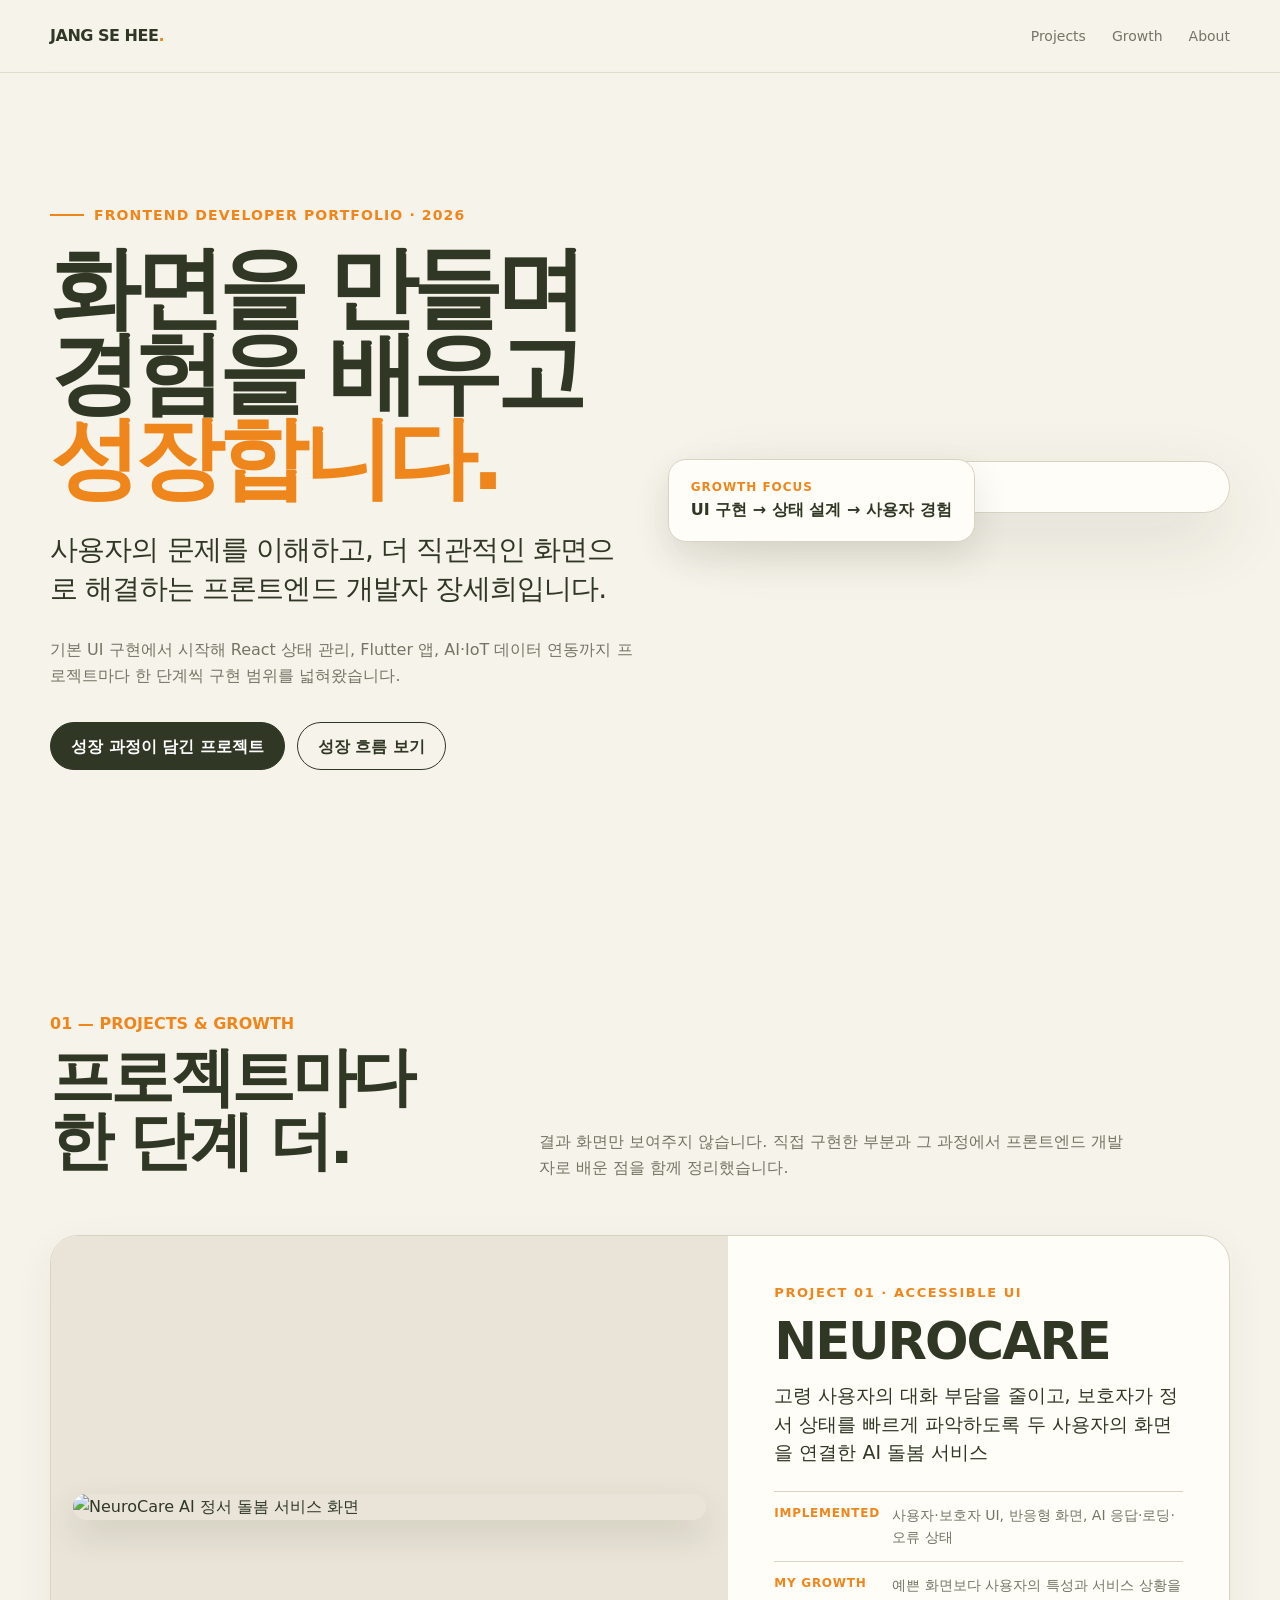
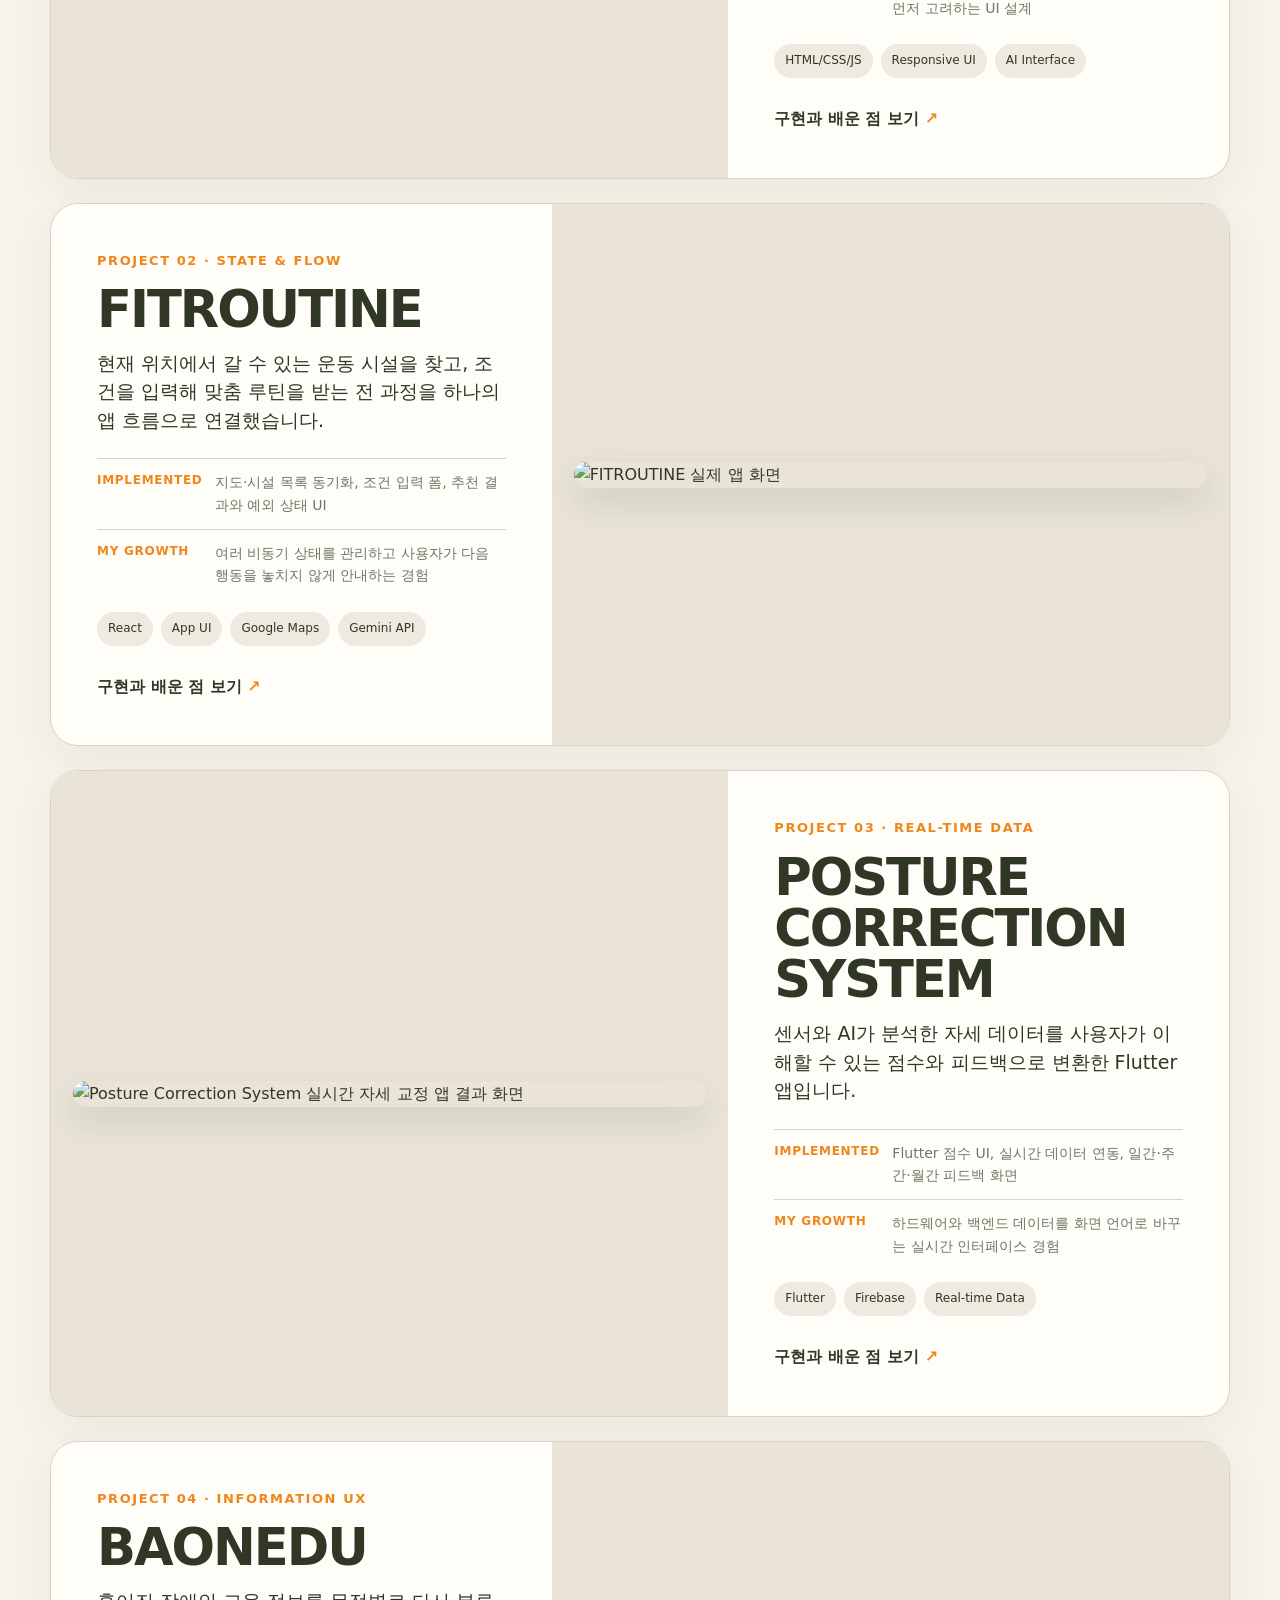
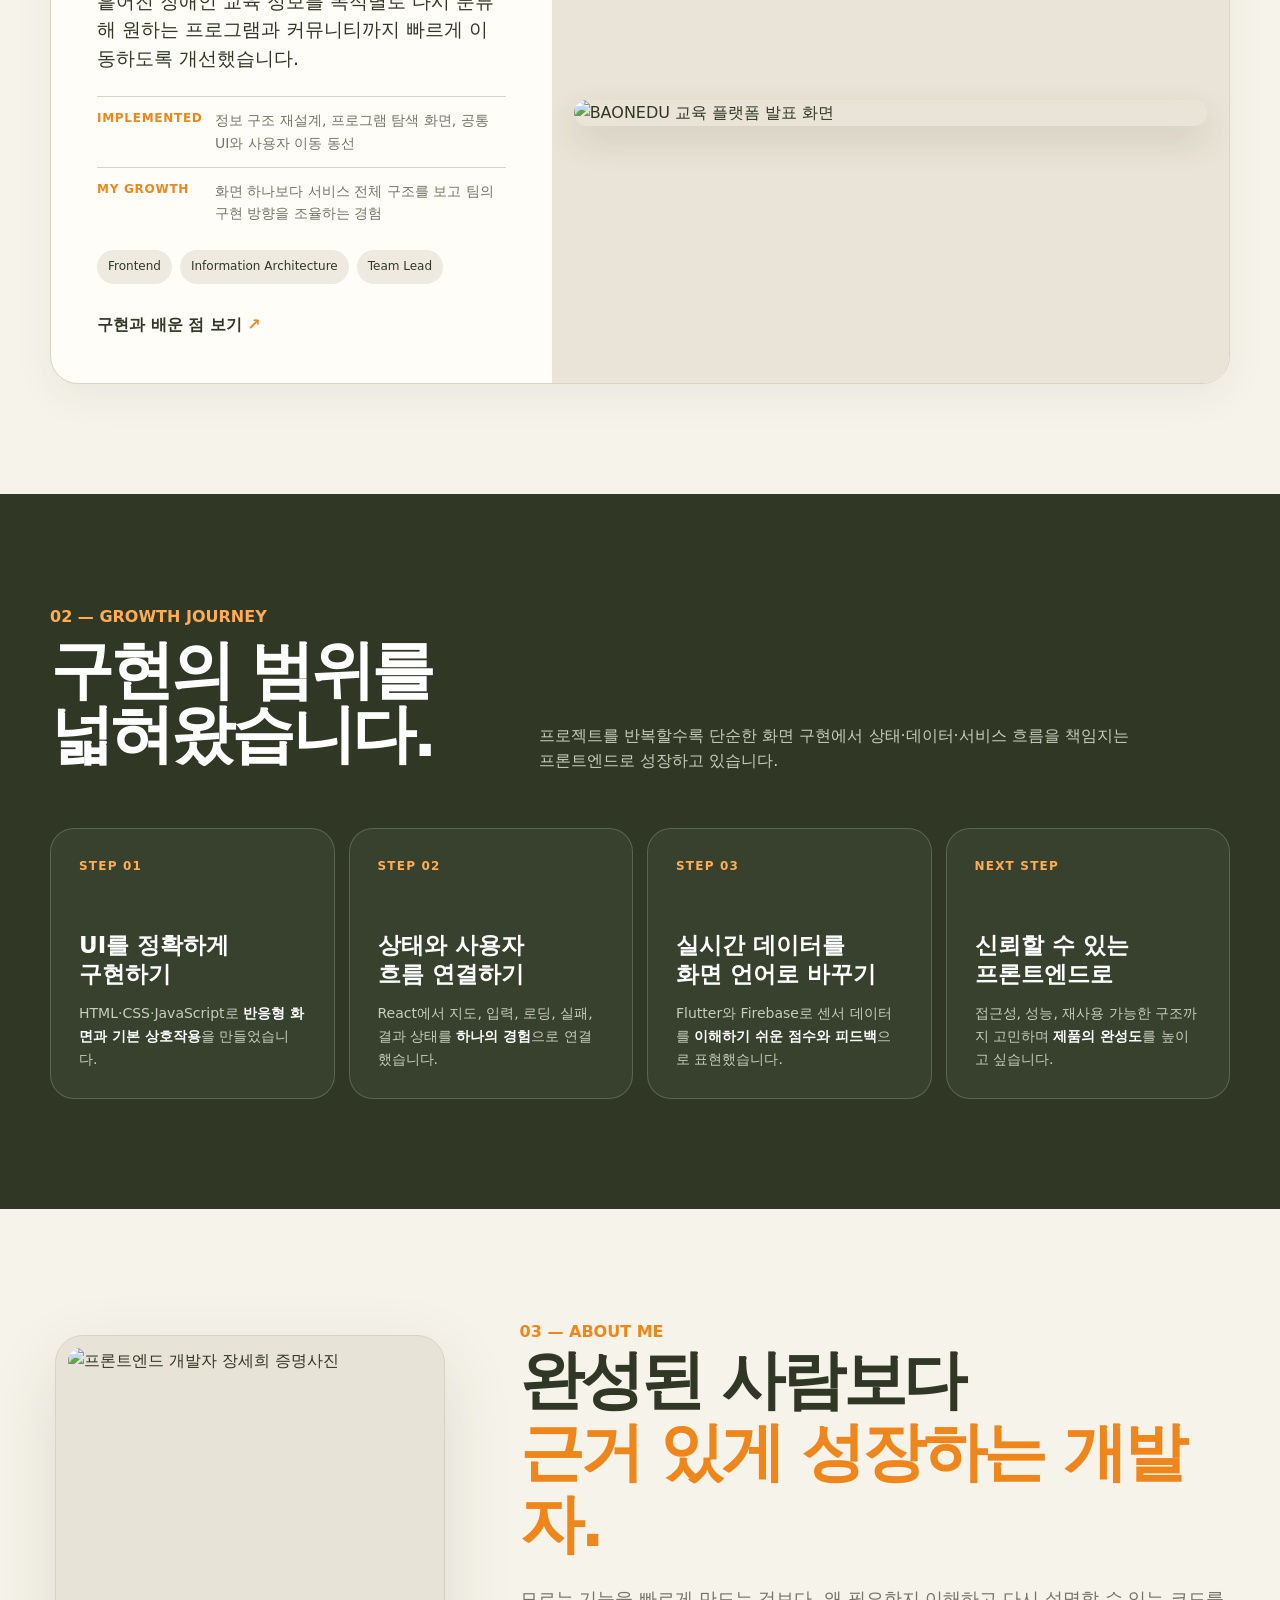
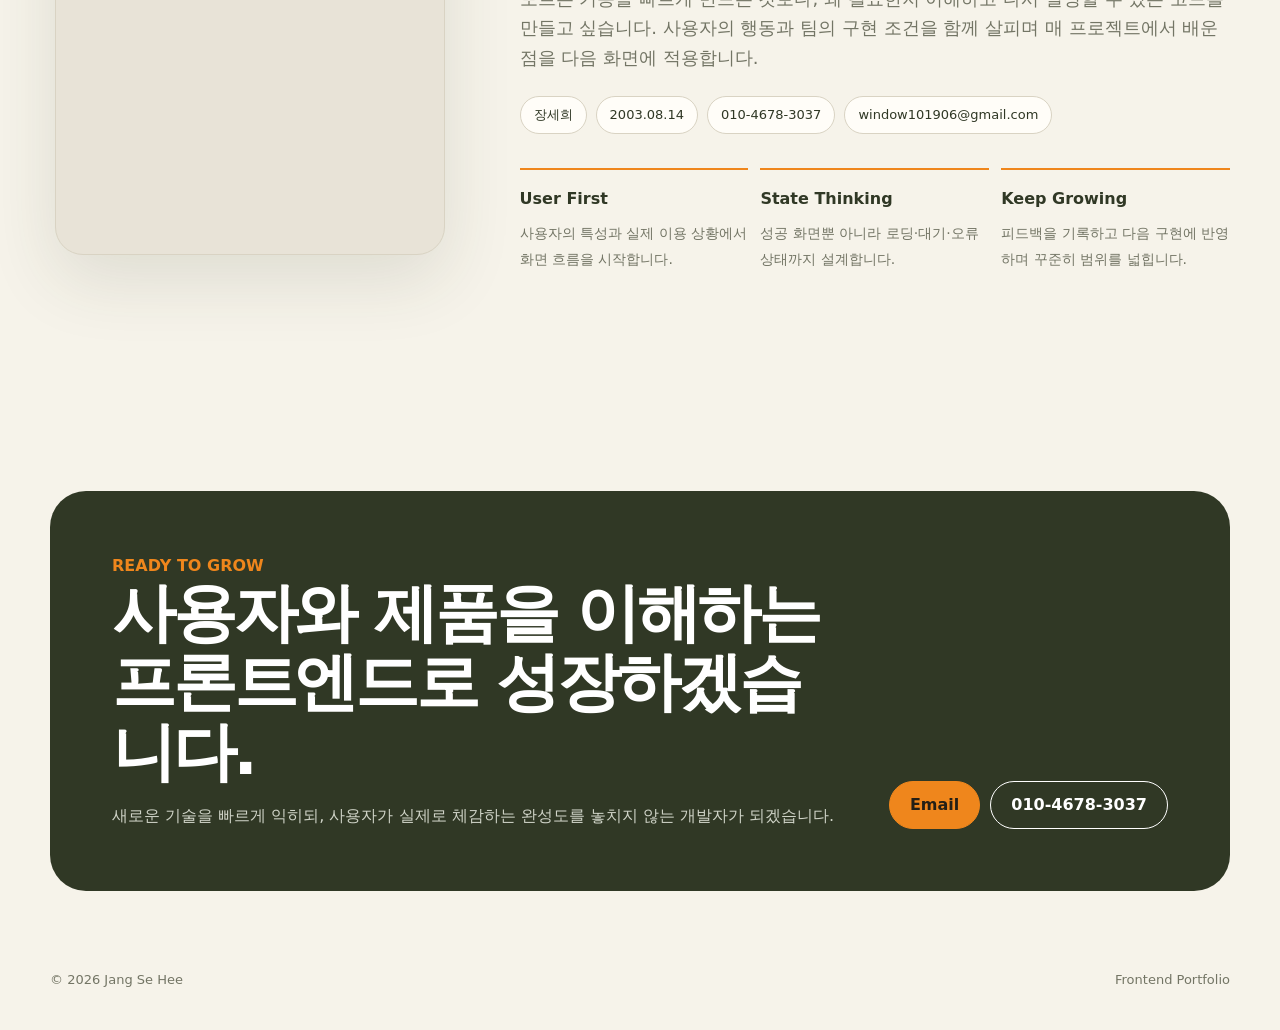
==== index.html @ 1111338a "Add complete portfolio pages" ====
<!doctype html>
<html lang="ko">
<head>
  <meta charset="utf-8" />
  <meta name="viewport" content="width=device-width, initial-scale=1" />
  <meta name="description" content="프로젝트마다 구현 범위를 넓히며 사용자 경험을 배우고 성장하는 프론트엔드 개발자 장세희의 포트폴리오" />
  <title>장세희 — Frontend Developer</title>
  <style>
    :root{--bg:#f6f3ea;--paper:#fffdf8;--ink:#303825;--muted:#737565;--line:#d9d3c3;--orange:#ef861c;--orange-soft:#fff0dd;--violet:#6447cb;--shadow:0 24px 70px rgba(48,56,37,.12);--radius:28px}
    *{box-sizing:border-box}html{scroll-behavior:smooth}body{margin:0;background:var(--bg);color:var(--ink);font-family:Pretendard,"Noto Sans KR",system-ui,-apple-system,sans-serif;line-height:1.62}a{color:inherit}.wrap{width:min(1180px,calc(100% - 40px));margin:auto}
    .nav{position:sticky;top:0;z-index:20;background:rgba(246,243,234,.86);backdrop-filter:blur(18px);border-bottom:1px solid rgba(217,211,195,.75)}.nav-inner{height:72px;display:flex;align-items:center;justify-content:space-between}.brand{font-weight:850;letter-spacing:-.03em;text-decoration:none}.brand i{color:var(--orange);font-style:normal}.links{display:flex;gap:26px}.links a{text-decoration:none;font-size:14px;color:var(--muted)}.links a:hover{color:var(--ink)}
    .hero{min-height:calc(100vh - 72px);display:grid;grid-template-columns:1.05fr .95fr;align-items:center;gap:70px;padding:76px 0}.eyebrow{display:flex;align-items:center;gap:10px;color:var(--orange);font-weight:800;font-size:14px;letter-spacing:.08em;text-transform:uppercase}.eyebrow:before{content:"";width:34px;height:2px;background:currentColor}.hero h1{font-size:clamp(54px,7vw,96px);line-height:.95;letter-spacing:-.065em;margin:20px 0 28px}.hero h1 span{display:block;color:var(--orange)}.lead{font-size:clamp(20px,2.2vw,30px);line-height:1.4;letter-spacing:-.03em;max-width:670px}.sublead{color:var(--muted);max-width:600px;margin:18px 0 34px}.actions{display:flex;gap:12px;flex-wrap:wrap}.btn{display:inline-flex;align-items:center;justify-content:center;min-height:48px;padding:0 20px;border-radius:999px;text-decoration:none;font-weight:750;border:1px solid var(--ink);transition:.2s}.btn.primary{background:var(--ink);color:#fff}.btn:hover{transform:translateY(-2px);box-shadow:0 8px 20px rgba(48,56,37,.14)}
    .hero-visual{position:relative;background:var(--paper);padding:12px;border:1px solid var(--line);border-radius:28px;box-shadow:var(--shadow)}.hero-visual img{width:100%;display:block;border-radius:18px}.float-note{position:absolute;left:-36px;bottom:-30px;background:var(--paper);border:1px solid var(--line);border-radius:18px;padding:18px 22px;box-shadow:0 15px 35px rgba(48,56,37,.12);font-weight:750}.float-note span{display:block;color:var(--orange);font-size:12px;text-transform:uppercase;letter-spacing:.08em}
    section{padding:110px 0}.section-head{display:grid;grid-template-columns:.65fr 1fr;gap:40px;align-items:end;margin-bottom:54px}.kicker{color:var(--orange);font-weight:850}.section-head h2{font-size:clamp(40px,5vw,68px);line-height:1;letter-spacing:-.055em;margin:8px 0}.section-head p{color:var(--muted);max-width:590px;margin:0}
    .projects{display:grid;gap:24px}.project{background:var(--paper);border:1px solid var(--line);border-radius:var(--radius);overflow:hidden;display:grid;grid-template-columns:1.15fr .85fr;min-height:480px;box-shadow:0 12px 40px rgba(48,56,37,.06)}.project-media{position:relative;overflow:hidden;background:#e9e4d7;padding:22px;display:flex;align-items:center}.project-media img{width:100%;height:auto;max-height:440px;object-fit:contain;border-radius:14px;box-shadow:0 14px 34px rgba(48,56,37,.14);transition:transform .6s}.project:hover .project-media img{transform:scale(1.012)}.project-copy{padding:46px;display:flex;flex-direction:column;justify-content:center}.num{font-size:13px;color:var(--orange);font-weight:900;letter-spacing:.12em}.project h3{font-size:clamp(32px,4vw,52px);line-height:1;margin:13px 0 14px;letter-spacing:-.04em}.project .one-line{font-size:19px;line-height:1.5;margin:0 0 24px}.facts{display:grid;gap:12px;margin:0 0 25px}.fact{display:grid;grid-template-columns:108px 1fr;gap:10px;padding-top:12px;border-top:1px solid var(--line)}.fact b{font-size:12px;color:var(--orange);letter-spacing:.06em}.fact span{font-size:14px;color:var(--muted)}.tags{display:flex;flex-wrap:wrap;gap:8px}.tag{font-size:12px;padding:7px 11px;border-radius:999px;background:#eeeadf}.more{margin-top:28px;background:none;border:0;padding:0;text-align:left;color:var(--ink);font:inherit;font-weight:850;cursor:pointer}.more:after{content:" ↗";color:var(--orange)}
    .project.alt{grid-template-columns:.85fr 1.15fr}.project.alt .project-media{order:2}.more{text-decoration:none;display:inline-block}.growth{background:var(--ink);color:#fff}.growth .section-head p{color:#c8ccbe}.growth .kicker{color:#ffad53}.growth-steps{display:grid;grid-template-columns:repeat(4,1fr);gap:14px}.growth-step{min-height:260px;padding:28px;border:1px solid rgba(255,255,255,.18);border-radius:24px;background:rgba(255,255,255,.045)}.growth-step i{display:block;color:#ffad53;font-style:normal;font-size:12px;font-weight:900;letter-spacing:.1em}.growth-step h3{margin:54px 0 14px;font-size:23px;line-height:1.25}.growth-step p{margin:0;color:#c8ccbe;font-size:14px}.growth-step strong{color:#fff}.about-grid{display:grid;grid-template-columns:minmax(260px,.72fr) minmax(0,1.28fr);gap:70px;align-items:center}.portrait{width:min(100%,390px);justify-self:center;border-radius:var(--radius);overflow:hidden;aspect-ratio:3/4;background:#e8e3d7;padding:12px;border:1px solid var(--line);box-shadow:var(--shadow)}.portrait img{width:100%;height:100%;object-fit:cover;object-position:center top;border-radius:18px}.about h2{font-size:clamp(40px,5vw,66px);line-height:1.12;letter-spacing:-.05em;margin:0 0 24px}.about h2 em{font-style:normal;color:var(--orange)}.about p{color:var(--muted);font-size:18px}.profile-info{display:flex;flex-wrap:wrap;gap:9px;margin:24px 0 0}.profile-info a,.profile-info span{display:inline-flex;align-items:center;min-height:38px;padding:0 13px;border:1px solid var(--line);border-radius:999px;background:var(--paper);color:var(--ink);font-size:13px;text-decoration:none}.profile-info a:hover{border-color:var(--orange);color:var(--orange)}.strengths{display:grid;grid-template-columns:repeat(3,1fr);gap:12px;margin-top:34px}.strength{border-top:2px solid var(--orange);padding-top:16px}.strength b{display:block;margin-bottom:8px}.strength span{font-size:14px;color:var(--muted)}
    .contact{padding-bottom:50px}.contact-box{background:var(--ink);color:#fff;border-radius:36px;padding:62px;display:grid;grid-template-columns:1fr auto;gap:40px;align-items:end}.contact h2{font-size:clamp(38px,5vw,66px);line-height:1.08;letter-spacing:-.05em;margin:0}.contact p{color:#cfd3c7;margin:16px 0 0}.contact-links{display:flex;gap:10px;flex-wrap:wrap;justify-content:flex-end}.contact .btn{border-color:#fff;color:#fff}.contact .btn.primary{background:var(--orange);border-color:var(--orange);color:#241f16}footer{padding:28px 0 40px;color:var(--muted);font-size:13px;display:flex;justify-content:space-between}
    dialog{width:min(1040px,calc(100% - 32px));max-height:90vh;border:0;padding:0;border-radius:24px;background:var(--paper);color:var(--ink);box-shadow:0 40px 100px rgba(0,0,0,.3)}dialog::backdrop{background:rgba(31,35,26,.72);backdrop-filter:blur(5px)}.modal-head{position:sticky;top:0;background:rgba(255,253,248,.94);backdrop-filter:blur(12px);display:flex;align-items:center;justify-content:space-between;padding:18px 22px;border-bottom:1px solid var(--line);z-index:2}.modal-head strong{font-size:18px}.close{width:40px;height:40px;border-radius:50%;border:1px solid var(--line);background:#fff;font-size:22px;cursor:pointer}.gallery{padding:20px;display:grid;gap:18px}.gallery img{display:block;width:100%;border:1px solid var(--line);border-radius:16px}
    .reveal{opacity:0;transform:translateY(24px);transition:opacity .7s,transform .7s}.reveal.in{opacity:1;transform:none}
    @media(max-width:860px){.links{display:none}.hero{grid-template-columns:1fr;padding:64px 0 100px}.hero-visual{width:92%;margin-left:auto}.section-head,.about-grid{grid-template-columns:1fr}.project,.project.alt{grid-template-columns:1fr}.project-media,.project.alt .project-media{order:0;aspect-ratio:16/9}.project-copy{padding:30px}.growth-steps{grid-template-columns:1fr 1fr}.strengths{grid-template-columns:1fr}.contact-box{grid-template-columns:1fr;padding:38px 28px}.contact-links{justify-content:flex-start}section{padding:82px 0}}
    @media(max-width:560px){.growth-steps{grid-template-columns:1fr}.growth-step{min-height:0}.growth-step h3{margin-top:30px}.fact{grid-template-columns:96px 1fr}}
    @media(prefers-reduced-motion:reduce){html{scroll-behavior:auto}.reveal{opacity:1;transform:none}.project-media img,.btn{transition:none}}
  </style>
</head>
<body>
  <nav class="nav"><div class="wrap nav-inner"><a class="brand" href="#top">JANG SE HEE<i>.</i></a><div class="links"><a href="#work">Projects</a><a href="#growth">Growth</a><a href="#about">About</a></div></div></nav>
  <main id="top">
    <header class="wrap hero">
      <div><div class="eyebrow">Frontend Developer Portfolio · 2026</div><h1>화면을 만들며<br>경험을 배우고<span>성장합니다.</span></h1><p class="lead">사용자의 문제를 이해하고, 더 직관적인 화면으로 해결하는 프론트엔드 개발자 장세희입니다.</p><p class="sublead">기본 UI 구현에서 시작해 React 상태 관리, Flutter 앱, AI·IoT 데이터 연동까지 프로젝트마다 한 단계씩 구현 범위를 넓혀왔습니다.</p><div class="actions"><a class="btn primary" href="#work">성장 과정이 담긴 프로젝트</a><a class="btn" href="#growth">성장 흐름 보기</a></div></div>
      <div class="hero-visual"><img src="assets/portfolio-08.png" alt="NeuroCare 프로젝트 대표 화면"><div class="float-note"><span>Growth Focus</span>UI 구현 → 상태 설계 → 사용자 경험</div></div>
    </header>

    <section id="work"><div class="wrap"><div class="section-head reveal"><div><div class="kicker">01 — PROJECTS & GROWTH</div><h2>프로젝트마다<br>한 단계 더.</h2></div><p>결과 화면만 보여주지 않습니다. 직접 구현한 부분과 그 과정에서 프론트엔드 개발자로 배운 점을 함께 정리했습니다.</p></div>
      <div class="projects">
        <article class="project reveal"><div class="project-media"><img src="assets/portfolio-08.png" alt="NeuroCare AI 정서 돌봄 서비스 화면"></div><div class="project-copy"><span class="num">PROJECT 01 · ACCESSIBLE UI</span><h3>NEUROCARE</h3><p class="one-line">고령 사용자의 대화 부담을 줄이고, 보호자가 정서 상태를 빠르게 파악하도록 두 사용자의 화면을 연결한 AI 돌봄 서비스</p><div class="facts"><div class="fact"><b>IMPLEMENTED</b><span>사용자·보호자 UI, 반응형 화면, AI 응답·로딩·오류 상태</span></div><div class="fact"><b>MY GROWTH</b><span>예쁜 화면보다 사용자의 특성과 서비스 상황을 먼저 고려하는 UI 설계</span></div></div><div class="tags"><span class="tag">HTML/CSS/JS</span><span class="tag">Responsive UI</span><span class="tag">AI Interface</span></div><a class="more" href="neurocare.html">구현과 배운 점 보기</a></div></article>
        <article class="project alt reveal"><div class="project-media"><img src="assets/fitroutine-app-screens.jpg" alt="FITROUTINE 실제 앱 화면"></div><div class="project-copy"><span class="num">PROJECT 02 · STATE & FLOW</span><h3>FITROUTINE</h3><p class="one-line">현재 위치에서 갈 수 있는 운동 시설을 찾고, 조건을 입력해 맞춤 루틴을 받는 전 과정을 하나의 앱 흐름으로 연결했습니다.</p><div class="facts"><div class="fact"><b>IMPLEMENTED</b><span>지도·시설 목록 동기화, 조건 입력 폼, 추천 결과와 예외 상태 UI</span></div><div class="fact"><b>MY GROWTH</b><span>여러 비동기 상태를 관리하고 사용자가 다음 행동을 놓치지 않게 안내하는 경험</span></div></div><div class="tags"><span class="tag">React</span><span class="tag">App UI</span><span class="tag">Google Maps</span><span class="tag">Gemini API</span></div><a class="more" href="fitroutine.html">구현과 배운 점 보기</a></div></article>
        <article class="project reveal"><div class="project-media"><img src="assets/posture-app-screens.png" alt="Posture Correction System 실시간 자세 교정 앱 결과 화면"></div><div class="project-copy"><span class="num">PROJECT 03 · REAL-TIME DATA</span><h3>POSTURE CORRECTION SYSTEM</h3><p class="one-line">센서와 AI가 분석한 자세 데이터를 사용자가 이해할 수 있는 점수와 피드백으로 변환한 Flutter 앱입니다.</p><div class="facts"><div class="fact"><b>IMPLEMENTED</b><span>Flutter 점수 UI, 실시간 데이터 연동, 일간·주간·월간 피드백 화면</span></div><div class="fact"><b>MY GROWTH</b><span>하드웨어와 백엔드 데이터를 화면 언어로 바꾸는 실시간 인터페이스 경험</span></div></div><div class="tags"><span class="tag">Flutter</span><span class="tag">Firebase</span><span class="tag">Real-time Data</span></div><a class="more" href="posture.html">구현과 배운 점 보기</a></div></article>
        <article class="project alt reveal"><div class="project-media"><img src="assets/baonedu-cover.png" alt="BAONEDU 교육 플랫폼 발표 화면"></div><div class="project-copy"><span class="num">PROJECT 04 · INFORMATION UX</span><h3>BAONEDU</h3><p class="one-line">흩어진 장애인 교육 정보를 목적별로 다시 분류해 원하는 프로그램과 커뮤니티까지 빠르게 이동하도록 개선했습니다.</p><div class="facts"><div class="fact"><b>IMPLEMENTED</b><span>정보 구조 재설계, 프로그램 탐색 화면, 공통 UI와 사용자 이동 동선</span></div><div class="fact"><b>MY GROWTH</b><span>화면 하나보다 서비스 전체 구조를 보고 팀의 구현 방향을 조율하는 경험</span></div></div><div class="tags"><span class="tag">Frontend</span><span class="tag">Information Architecture</span><span class="tag">Team Lead</span></div><a class="more" href="baonedu.html">구현과 배운 점 보기</a></div></article>
      </div>
    </div></section>

    <section class="growth" id="growth"><div class="wrap"><div class="section-head reveal"><div><div class="kicker">02 — GROWTH JOURNEY</div><h2>구현의 범위를<br>넓혀왔습니다.</h2></div><p>프로젝트를 반복할수록 단순한 화면 구현에서 상태·데이터·서비스 흐름을 책임지는 프론트엔드로 성장하고 있습니다.</p></div><div class="growth-steps"><article class="growth-step reveal"><i>STEP 01</i><h3>UI를 정확하게<br>구현하기</h3><p>HTML·CSS·JavaScript로 <strong>반응형 화면과 기본 상호작용</strong>을 만들었습니다.</p></article><article class="growth-step reveal"><i>STEP 02</i><h3>상태와 사용자<br>흐름 연결하기</h3><p>React에서 지도, 입력, 로딩, 실패, 결과 상태를 <strong>하나의 경험</strong>으로 연결했습니다.</p></article><article class="growth-step reveal"><i>STEP 03</i><h3>실시간 데이터를<br>화면 언어로 바꾸기</h3><p>Flutter와 Firebase로 센서 데이터를 <strong>이해하기 쉬운 점수와 피드백</strong>으로 표현했습니다.</p></article><article class="growth-step reveal"><i>NEXT STEP</i><h3>신뢰할 수 있는<br>프론트엔드로</h3><p>접근성, 성능, 재사용 가능한 구조까지 고민하며 <strong>제품의 완성도</strong>를 높이고 싶습니다.</p></article></div></div></section>

    <section class="about" id="about"><div class="wrap about-grid"><div class="portrait reveal"><img src="assets/profile-sehee.png" alt="프론트엔드 개발자 장세희 증명사진"></div><div class="reveal"><div class="kicker">03 — ABOUT ME</div><h2>완성된 사람보다<br><em>근거 있게 성장하는 개발자.</em></h2><p>모르는 기능을 빠르게 만드는 것보다, 왜 필요한지 이해하고 다시 설명할 수 있는 코드를 만들고 싶습니다. 사용자의 행동과 팀의 구현 조건을 함께 살피며 매 프로젝트에서 배운 점을 다음 화면에 적용합니다.</p><div class="profile-info"><span>장세희</span><span>2003.08.14</span><a href="tel:01046783037">010-4678-3037</a><a href="mailto:window101906@gmail.com">window101906@gmail.com</a></div><div class="strengths"><div class="strength"><b>User First</b><span>사용자의 특성과 실제 이용 상황에서 화면 흐름을 시작합니다.</span></div><div class="strength"><b>State Thinking</b><span>성공 화면뿐 아니라 로딩·대기·오류 상태까지 설계합니다.</span></div><div class="strength"><b>Keep Growing</b><span>피드백을 기록하고 다음 구현에 반영하며 꾸준히 범위를 넓힙니다.</span></div></div></div></div></section>

    <section class="contact" id="contact"><div class="wrap"><div class="contact-box reveal"><div><div class="kicker">READY TO GROW</div><h2>사용자와 제품을 이해하는<br>프론트엔드로 성장하겠습니다.</h2><p>새로운 기술을 빠르게 익히되, 사용자가 실제로 체감하는 완성도를 놓치지 않는 개발자가 되겠습니다.</p></div><div class="contact-links"><a class="btn primary" href="mailto:window101906@gmail.com">Email</a><a class="btn" href="tel:01046783037">010-4678-3037</a></div></div></div></section>
  </main>
  <footer class="wrap"><span>© 2026 Jang Se Hee</span><span>Frontend Portfolio</span></footer>

  <script>
    const observer=new IntersectionObserver(entries=>entries.forEach(e=>{if(e.isIntersecting){e.target.classList.add('in');observer.unobserve(e.target)}}),{threshold:.12});document.querySelectorAll('.reveal').forEach(el=>observer.observe(el));
  </script>
</body>
</html>
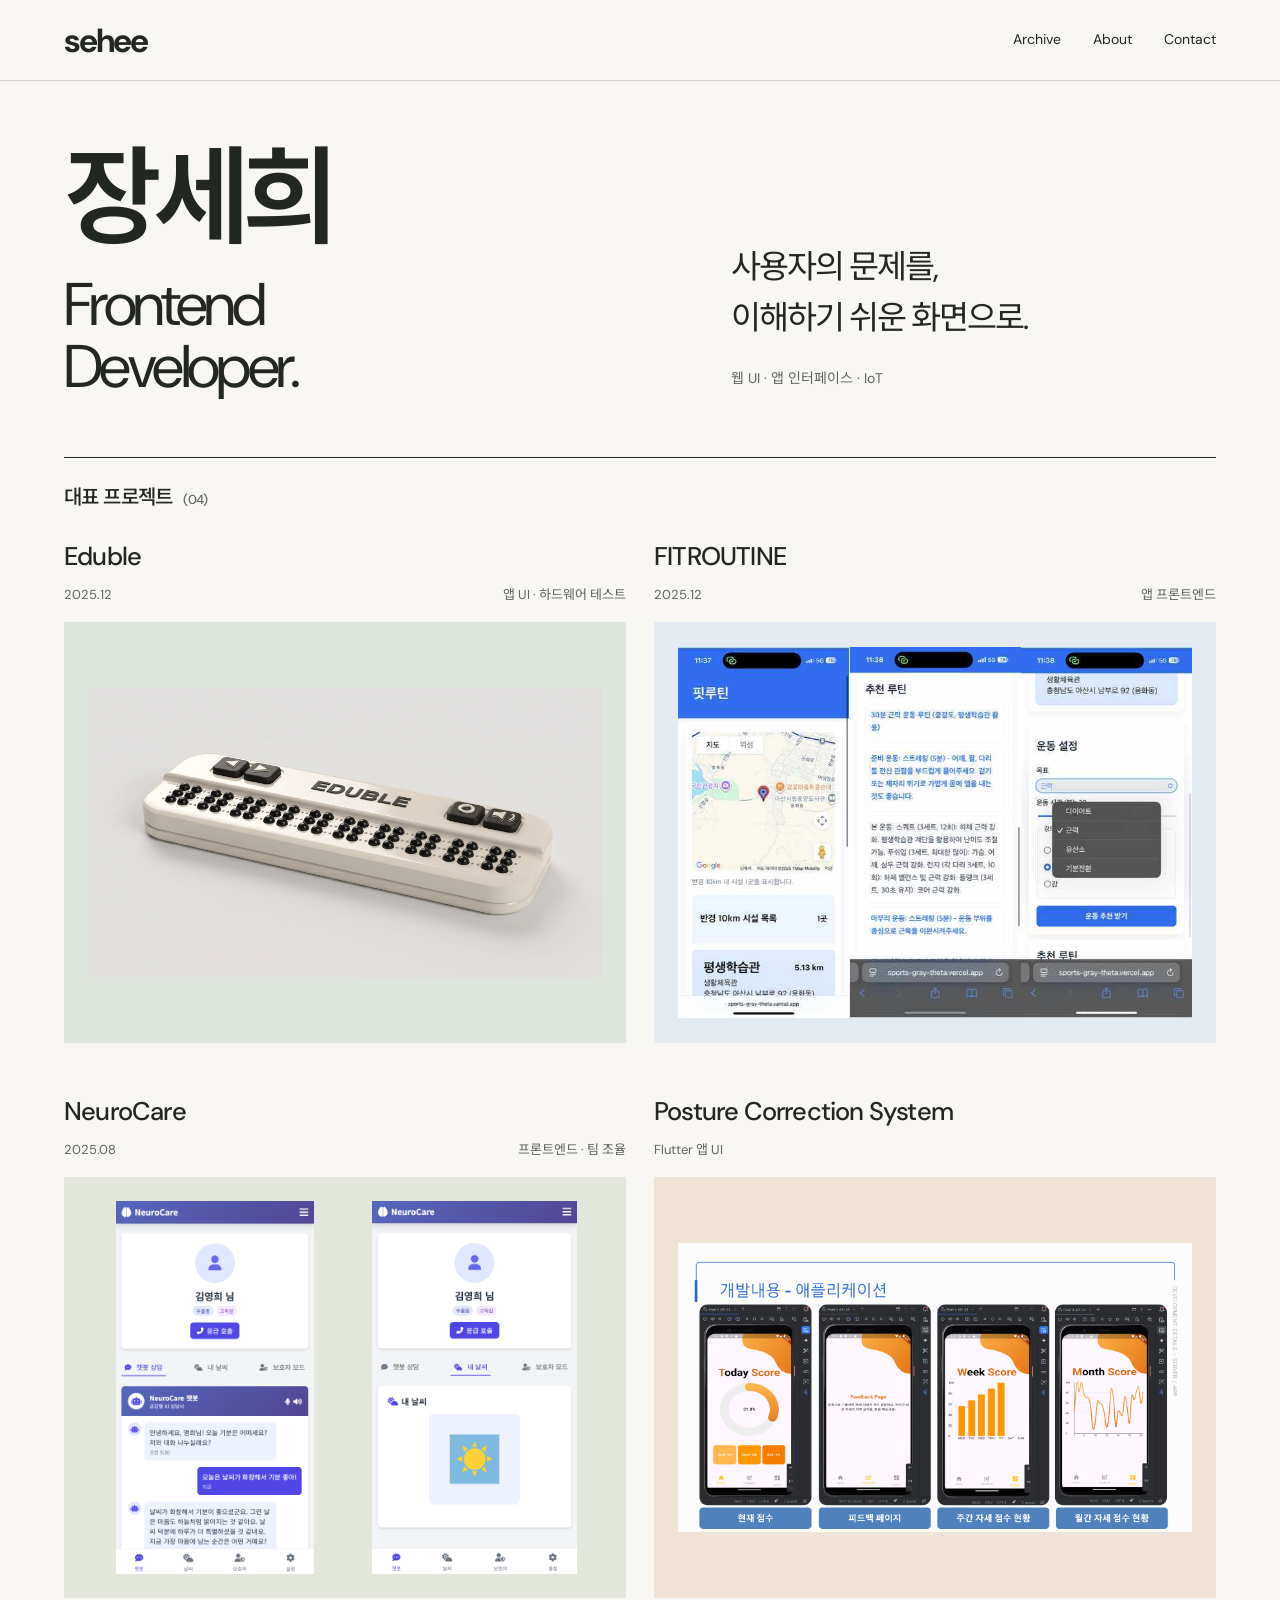
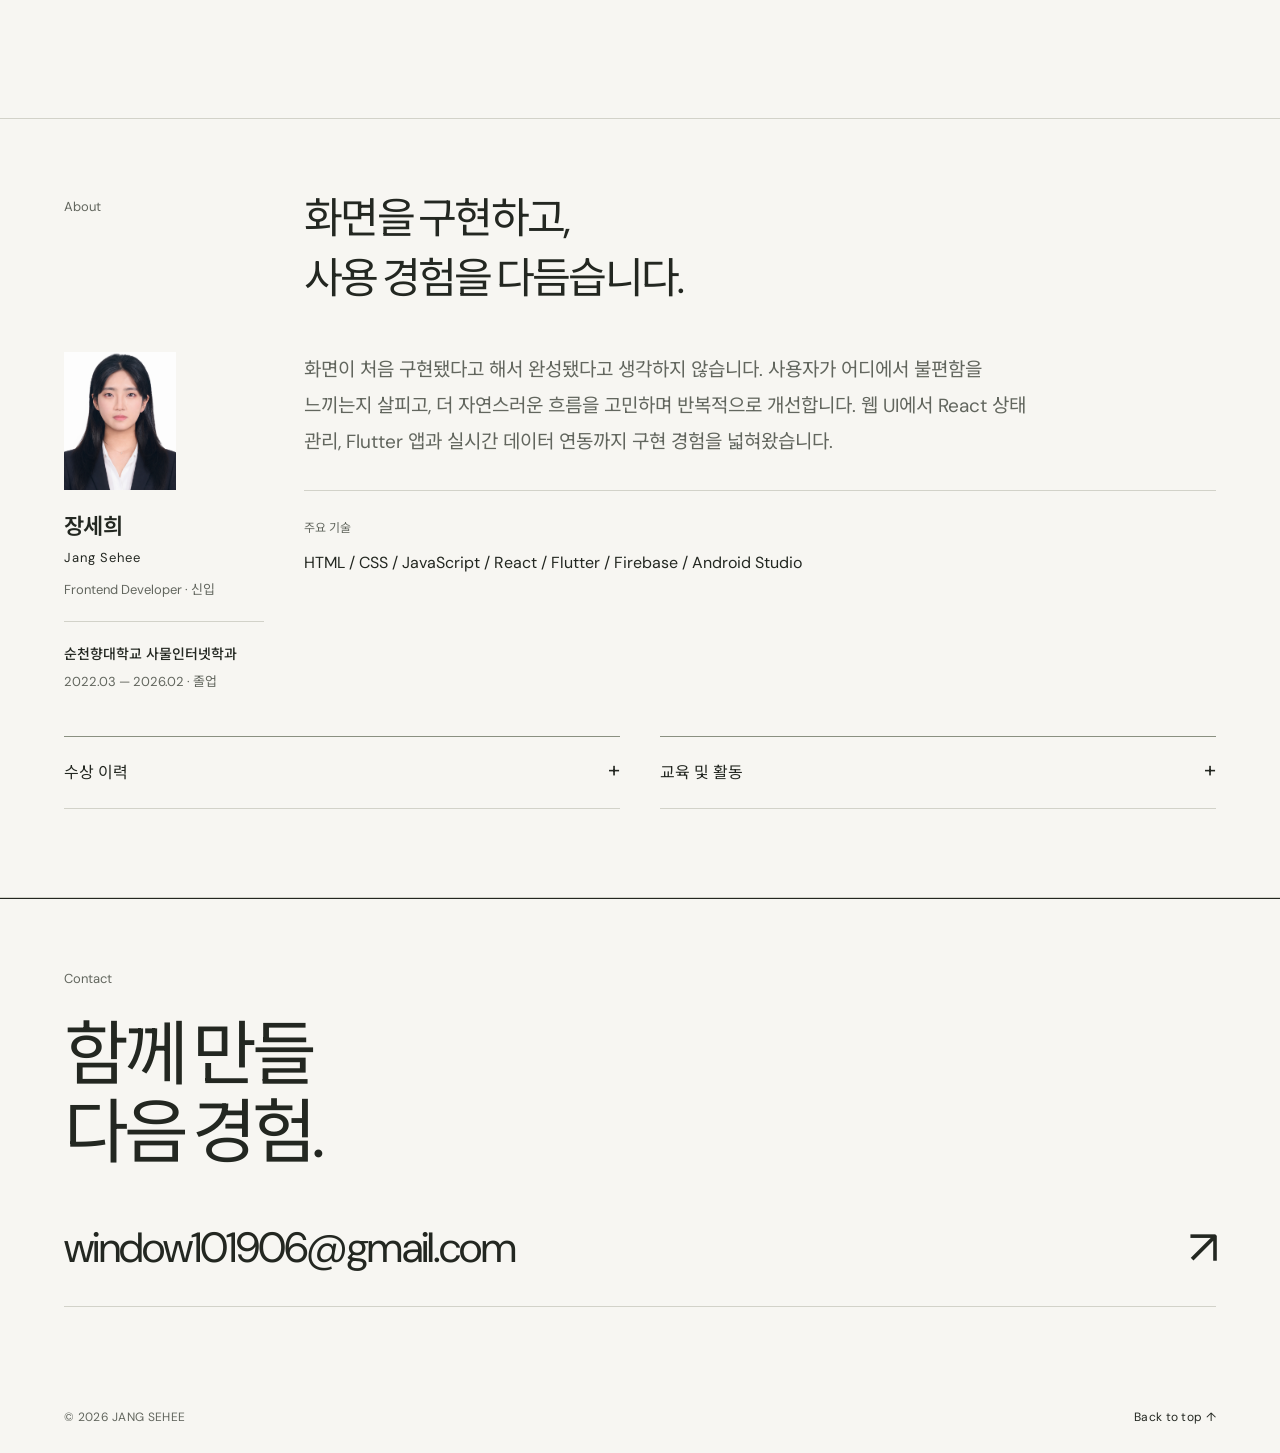
==== commit bae2238d: "Publish updated editorial portfolio with Eduble and latest profile" ====
--- a/index.html
+++ b/index.html
@@ -1,54 +1,2 @@
 <!doctype html>
-<html lang="ko">
-<head>
-  <meta charset="utf-8" />
-  <meta name="viewport" content="width=device-width, initial-scale=1" />
-  <meta name="description" content="프로젝트마다 구현 범위를 넓히며 사용자 경험을 배우고 성장하는 프론트엔드 개발자 장세희의 포트폴리오" />
-  <title>장세희 — Frontend Developer</title>
-  <style>
-    :root{--bg:#f6f3ea;--paper:#fffdf8;--ink:#303825;--muted:#737565;--line:#d9d3c3;--orange:#ef861c;--orange-soft:#fff0dd;--violet:#6447cb;--shadow:0 24px 70px rgba(48,56,37,.12);--radius:28px}
-    *{box-sizing:border-box}html{scroll-behavior:smooth}body{margin:0;background:var(--bg);color:var(--ink);font-family:Pretendard,"Noto Sans KR",system-ui,-apple-system,sans-serif;line-height:1.62}a{color:inherit}.wrap{width:min(1180px,calc(100% - 40px));margin:auto}
-    .nav{position:sticky;top:0;z-index:20;background:rgba(246,243,234,.86);backdrop-filter:blur(18px);border-bottom:1px solid rgba(217,211,195,.75)}.nav-inner{height:72px;display:flex;align-items:center;justify-content:space-between}.brand{font-weight:850;letter-spacing:-.03em;text-decoration:none}.brand i{color:var(--orange);font-style:normal}.links{display:flex;gap:26px}.links a{text-decoration:none;font-size:14px;color:var(--muted)}.links a:hover{color:var(--ink)}
-    .hero{min-height:calc(100vh - 72px);display:grid;grid-template-columns:1.05fr .95fr;align-items:center;gap:70px;padding:76px 0}.eyebrow{display:flex;align-items:center;gap:10px;color:var(--orange);font-weight:800;font-size:14px;letter-spacing:.08em;text-transform:uppercase}.eyebrow:before{content:"";width:34px;height:2px;background:currentColor}.hero h1{font-size:clamp(54px,7vw,96px);line-height:.95;letter-spacing:-.065em;margin:20px 0 28px}.hero h1 span{display:block;color:var(--orange)}.lead{font-size:clamp(20px,2.2vw,30px);line-height:1.4;letter-spacing:-.03em;max-width:670px}.sublead{color:var(--muted);max-width:600px;margin:18px 0 34px}.actions{display:flex;gap:12px;flex-wrap:wrap}.btn{display:inline-flex;align-items:center;justify-content:center;min-height:48px;padding:0 20px;border-radius:999px;text-decoration:none;font-weight:750;border:1px solid var(--ink);transition:.2s}.btn.primary{background:var(--ink);color:#fff}.btn:hover{transform:translateY(-2px);box-shadow:0 8px 20px rgba(48,56,37,.14)}
-    .hero-visual{position:relative;background:var(--paper);padding:12px;border:1px solid var(--line);border-radius:28px;box-shadow:var(--shadow)}.hero-visual img{width:100%;display:block;border-radius:18px}.float-note{position:absolute;left:-36px;bottom:-30px;background:var(--paper);border:1px solid var(--line);border-radius:18px;padding:18px 22px;box-shadow:0 15px 35px rgba(48,56,37,.12);font-weight:750}.float-note span{display:block;color:var(--orange);font-size:12px;text-transform:uppercase;letter-spacing:.08em}
-    section{padding:110px 0}.section-head{display:grid;grid-template-columns:.65fr 1fr;gap:40px;align-items:end;margin-bottom:54px}.kicker{color:var(--orange);font-weight:850}.section-head h2{font-size:clamp(40px,5vw,68px);line-height:1;letter-spacing:-.055em;margin:8px 0}.section-head p{color:var(--muted);max-width:590px;margin:0}
-    .projects{display:grid;gap:24px}.project{background:var(--paper);border:1px solid var(--line);border-radius:var(--radius);overflow:hidden;display:grid;grid-template-columns:1.15fr .85fr;min-height:480px;box-shadow:0 12px 40px rgba(48,56,37,.06)}.project-media{position:relative;overflow:hidden;background:#e9e4d7;padding:22px;display:flex;align-items:center}.project-media img{width:100%;height:auto;max-height:440px;object-fit:contain;border-radius:14px;box-shadow:0 14px 34px rgba(48,56,37,.14);transition:transform .6s}.project:hover .project-media img{transform:scale(1.012)}.project-copy{padding:46px;display:flex;flex-direction:column;justify-content:center}.num{font-size:13px;color:var(--orange);font-weight:900;letter-spacing:.12em}.project h3{font-size:clamp(32px,4vw,52px);line-height:1;margin:13px 0 14px;letter-spacing:-.04em}.project .one-line{font-size:19px;line-height:1.5;margin:0 0 24px}.facts{display:grid;gap:12px;margin:0 0 25px}.fact{display:grid;grid-template-columns:108px 1fr;gap:10px;padding-top:12px;border-top:1px solid var(--line)}.fact b{font-size:12px;color:var(--orange);letter-spacing:.06em}.fact span{font-size:14px;color:var(--muted)}.tags{display:flex;flex-wrap:wrap;gap:8px}.tag{font-size:12px;padding:7px 11px;border-radius:999px;background:#eeeadf}.more{margin-top:28px;background:none;border:0;padding:0;text-align:left;color:var(--ink);font:inherit;font-weight:850;cursor:pointer}.more:after{content:" ↗";color:var(--orange)}
-    .project.alt{grid-template-columns:.85fr 1.15fr}.project.alt .project-media{order:2}.more{text-decoration:none;display:inline-block}.growth{background:var(--ink);color:#fff}.growth .section-head p{color:#c8ccbe}.growth .kicker{color:#ffad53}.growth-steps{display:grid;grid-template-columns:repeat(4,1fr);gap:14px}.growth-step{min-height:260px;padding:28px;border:1px solid rgba(255,255,255,.18);border-radius:24px;background:rgba(255,255,255,.045)}.growth-step i{display:block;color:#ffad53;font-style:normal;font-size:12px;font-weight:900;letter-spacing:.1em}.growth-step h3{margin:54px 0 14px;font-size:23px;line-height:1.25}.growth-step p{margin:0;color:#c8ccbe;font-size:14px}.growth-step strong{color:#fff}.about-grid{display:grid;grid-template-columns:minmax(260px,.72fr) minmax(0,1.28fr);gap:70px;align-items:center}.portrait{width:min(100%,390px);justify-self:center;border-radius:var(--radius);overflow:hidden;aspect-ratio:3/4;background:#e8e3d7;padding:12px;border:1px solid var(--line);box-shadow:var(--shadow)}.portrait img{width:100%;height:100%;object-fit:cover;object-position:center top;border-radius:18px}.about h2{font-size:clamp(40px,5vw,66px);line-height:1.12;letter-spacing:-.05em;margin:0 0 24px}.about h2 em{font-style:normal;color:var(--orange)}.about p{color:var(--muted);font-size:18px}.profile-info{display:flex;flex-wrap:wrap;gap:9px;margin:24px 0 0}.profile-info a,.profile-info span{display:inline-flex;align-items:center;min-height:38px;padding:0 13px;border:1px solid var(--line);border-radius:999px;background:var(--paper);color:var(--ink);font-size:13px;text-decoration:none}.profile-info a:hover{border-color:var(--orange);color:var(--orange)}.strengths{display:grid;grid-template-columns:repeat(3,1fr);gap:12px;margin-top:34px}.strength{border-top:2px solid var(--orange);padding-top:16px}.strength b{display:block;margin-bottom:8px}.strength span{font-size:14px;color:var(--muted)}
-    .contact{padding-bottom:50px}.contact-box{background:var(--ink);color:#fff;border-radius:36px;padding:62px;display:grid;grid-template-columns:1fr auto;gap:40px;align-items:end}.contact h2{font-size:clamp(38px,5vw,66px);line-height:1.08;letter-spacing:-.05em;margin:0}.contact p{color:#cfd3c7;margin:16px 0 0}.contact-links{display:flex;gap:10px;flex-wrap:wrap;justify-content:flex-end}.contact .btn{border-color:#fff;color:#fff}.contact .btn.primary{background:var(--orange);border-color:var(--orange);color:#241f16}footer{padding:28px 0 40px;color:var(--muted);font-size:13px;display:flex;justify-content:space-between}
-    dialog{width:min(1040px,calc(100% - 32px));max-height:90vh;border:0;padding:0;border-radius:24px;background:var(--paper);color:var(--ink);box-shadow:0 40px 100px rgba(0,0,0,.3)}dialog::backdrop{background:rgba(31,35,26,.72);backdrop-filter:blur(5px)}.modal-head{position:sticky;top:0;background:rgba(255,253,248,.94);backdrop-filter:blur(12px);display:flex;align-items:center;justify-content:space-between;padding:18px 22px;border-bottom:1px solid var(--line);z-index:2}.modal-head strong{font-size:18px}.close{width:40px;height:40px;border-radius:50%;border:1px solid var(--line);background:#fff;font-size:22px;cursor:pointer}.gallery{padding:20px;display:grid;gap:18px}.gallery img{display:block;width:100%;border:1px solid var(--line);border-radius:16px}
-    .reveal{opacity:0;transform:translateY(24px);transition:opacity .7s,transform .7s}.reveal.in{opacity:1;transform:none}
-    @media(max-width:860px){.links{display:none}.hero{grid-template-columns:1fr;padding:64px 0 100px}.hero-visual{width:92%;margin-left:auto}.section-head,.about-grid{grid-template-columns:1fr}.project,.project.alt{grid-template-columns:1fr}.project-media,.project.alt .project-media{order:0;aspect-ratio:16/9}.project-copy{padding:30px}.growth-steps{grid-template-columns:1fr 1fr}.strengths{grid-template-columns:1fr}.contact-box{grid-template-columns:1fr;padding:38px 28px}.contact-links{justify-content:flex-start}section{padding:82px 0}}
-    @media(max-width:560px){.growth-steps{grid-template-columns:1fr}.growth-step{min-height:0}.growth-step h3{margin-top:30px}.fact{grid-template-columns:96px 1fr}}
-    @media(prefers-reduced-motion:reduce){html{scroll-behavior:auto}.reveal{opacity:1;transform:none}.project-media img,.btn{transition:none}}
-  </style>
-</head>
-<body>
-  <nav class="nav"><div class="wrap nav-inner"><a class="brand" href="#top">JANG SE HEE<i>.</i></a><div class="links"><a href="#work">Projects</a><a href="#growth">Growth</a><a href="#about">About</a></div></div></nav>
-  <main id="top">
-    <header class="wrap hero">
-      <div><div class="eyebrow">Frontend Developer Portfolio · 2026</div><h1>화면을 만들며<br>경험을 배우고<span>성장합니다.</span></h1><p class="lead">사용자의 문제를 이해하고, 더 직관적인 화면으로 해결하는 프론트엔드 개발자 장세희입니다.</p><p class="sublead">기본 UI 구현에서 시작해 React 상태 관리, Flutter 앱, AI·IoT 데이터 연동까지 프로젝트마다 한 단계씩 구현 범위를 넓혀왔습니다.</p><div class="actions"><a class="btn primary" href="#work">성장 과정이 담긴 프로젝트</a><a class="btn" href="#growth">성장 흐름 보기</a></div></div>
-      <div class="hero-visual"><img src="assets/portfolio-08.png" alt="NeuroCare 프로젝트 대표 화면"><div class="float-note"><span>Growth Focus</span>UI 구현 → 상태 설계 → 사용자 경험</div></div>
-    </header>
-
-    <section id="work"><div class="wrap"><div class="section-head reveal"><div><div class="kicker">01 — PROJECTS & GROWTH</div><h2>프로젝트마다<br>한 단계 더.</h2></div><p>결과 화면만 보여주지 않습니다. 직접 구현한 부분과 그 과정에서 프론트엔드 개발자로 배운 점을 함께 정리했습니다.</p></div>
-      <div class="projects">
-        <article class="project reveal"><div class="project-media"><img src="assets/portfolio-08.png" alt="NeuroCare AI 정서 돌봄 서비스 화면"></div><div class="project-copy"><span class="num">PROJECT 01 · ACCESSIBLE UI</span><h3>NEUROCARE</h3><p class="one-line">고령 사용자의 대화 부담을 줄이고, 보호자가 정서 상태를 빠르게 파악하도록 두 사용자의 화면을 연결한 AI 돌봄 서비스</p><div class="facts"><div class="fact"><b>IMPLEMENTED</b><span>사용자·보호자 UI, 반응형 화면, AI 응답·로딩·오류 상태</span></div><div class="fact"><b>MY GROWTH</b><span>예쁜 화면보다 사용자의 특성과 서비스 상황을 먼저 고려하는 UI 설계</span></div></div><div class="tags"><span class="tag">HTML/CSS/JS</span><span class="tag">Responsive UI</span><span class="tag">AI Interface</span></div><a class="more" href="neurocare.html">구현과 배운 점 보기</a></div></article>
-        <article class="project alt reveal"><div class="project-media"><img src="assets/fitroutine-app-screens.jpg" alt="FITROUTINE 실제 앱 화면"></div><div class="project-copy"><span class="num">PROJECT 02 · STATE & FLOW</span><h3>FITROUTINE</h3><p class="one-line">현재 위치에서 갈 수 있는 운동 시설을 찾고, 조건을 입력해 맞춤 루틴을 받는 전 과정을 하나의 앱 흐름으로 연결했습니다.</p><div class="facts"><div class="fact"><b>IMPLEMENTED</b><span>지도·시설 목록 동기화, 조건 입력 폼, 추천 결과와 예외 상태 UI</span></div><div class="fact"><b>MY GROWTH</b><span>여러 비동기 상태를 관리하고 사용자가 다음 행동을 놓치지 않게 안내하는 경험</span></div></div><div class="tags"><span class="tag">React</span><span class="tag">App UI</span><span class="tag">Google Maps</span><span class="tag">Gemini API</span></div><a class="more" href="fitroutine.html">구현과 배운 점 보기</a></div></article>
-        <article class="project reveal"><div class="project-media"><img src="assets/posture-app-screens.png" alt="Posture Correction System 실시간 자세 교정 앱 결과 화면"></div><div class="project-copy"><span class="num">PROJECT 03 · REAL-TIME DATA</span><h3>POSTURE CORRECTION SYSTEM</h3><p class="one-line">센서와 AI가 분석한 자세 데이터를 사용자가 이해할 수 있는 점수와 피드백으로 변환한 Flutter 앱입니다.</p><div class="facts"><div class="fact"><b>IMPLEMENTED</b><span>Flutter 점수 UI, 실시간 데이터 연동, 일간·주간·월간 피드백 화면</span></div><div class="fact"><b>MY GROWTH</b><span>하드웨어와 백엔드 데이터를 화면 언어로 바꾸는 실시간 인터페이스 경험</span></div></div><div class="tags"><span class="tag">Flutter</span><span class="tag">Firebase</span><span class="tag">Real-time Data</span></div><a class="more" href="posture.html">구현과 배운 점 보기</a></div></article>
-        <article class="project alt reveal"><div class="project-media"><img src="assets/baonedu-cover.png" alt="BAONEDU 교육 플랫폼 발표 화면"></div><div class="project-copy"><span class="num">PROJECT 04 · INFORMATION UX</span><h3>BAONEDU</h3><p class="one-line">흩어진 장애인 교육 정보를 목적별로 다시 분류해 원하는 프로그램과 커뮤니티까지 빠르게 이동하도록 개선했습니다.</p><div class="facts"><div class="fact"><b>IMPLEMENTED</b><span>정보 구조 재설계, 프로그램 탐색 화면, 공통 UI와 사용자 이동 동선</span></div><div class="fact"><b>MY GROWTH</b><span>화면 하나보다 서비스 전체 구조를 보고 팀의 구현 방향을 조율하는 경험</span></div></div><div class="tags"><span class="tag">Frontend</span><span class="tag">Information Architecture</span><span class="tag">Team Lead</span></div><a class="more" href="baonedu.html">구현과 배운 점 보기</a></div></article>
-      </div>
-    </div></section>
-
-    <section class="growth" id="growth"><div class="wrap"><div class="section-head reveal"><div><div class="kicker">02 — GROWTH JOURNEY</div><h2>구현의 범위를<br>넓혀왔습니다.</h2></div><p>프로젝트를 반복할수록 단순한 화면 구현에서 상태·데이터·서비스 흐름을 책임지는 프론트엔드로 성장하고 있습니다.</p></div><div class="growth-steps"><article class="growth-step reveal"><i>STEP 01</i><h3>UI를 정확하게<br>구현하기</h3><p>HTML·CSS·JavaScript로 <strong>반응형 화면과 기본 상호작용</strong>을 만들었습니다.</p></article><article class="growth-step reveal"><i>STEP 02</i><h3>상태와 사용자<br>흐름 연결하기</h3><p>React에서 지도, 입력, 로딩, 실패, 결과 상태를 <strong>하나의 경험</strong>으로 연결했습니다.</p></article><article class="growth-step reveal"><i>STEP 03</i><h3>실시간 데이터를<br>화면 언어로 바꾸기</h3><p>Flutter와 Firebase로 센서 데이터를 <strong>이해하기 쉬운 점수와 피드백</strong>으로 표현했습니다.</p></article><article class="growth-step reveal"><i>NEXT STEP</i><h3>신뢰할 수 있는<br>프론트엔드로</h3><p>접근성, 성능, 재사용 가능한 구조까지 고민하며 <strong>제품의 완성도</strong>를 높이고 싶습니다.</p></article></div></div></section>
-
-    <section class="about" id="about"><div class="wrap about-grid"><div class="portrait reveal"><img src="assets/profile-sehee.png" alt="프론트엔드 개발자 장세희 증명사진"></div><div class="reveal"><div class="kicker">03 — ABOUT ME</div><h2>완성된 사람보다<br><em>근거 있게 성장하는 개발자.</em></h2><p>모르는 기능을 빠르게 만드는 것보다, 왜 필요한지 이해하고 다시 설명할 수 있는 코드를 만들고 싶습니다. 사용자의 행동과 팀의 구현 조건을 함께 살피며 매 프로젝트에서 배운 점을 다음 화면에 적용합니다.</p><div class="profile-info"><span>장세희</span><span>2003.08.14</span><a href="tel:01046783037">010-4678-3037</a><a href="mailto:window101906@gmail.com">window101906@gmail.com</a></div><div class="strengths"><div class="strength"><b>User First</b><span>사용자의 특성과 실제 이용 상황에서 화면 흐름을 시작합니다.</span></div><div class="strength"><b>State Thinking</b><span>성공 화면뿐 아니라 로딩·대기·오류 상태까지 설계합니다.</span></div><div class="strength"><b>Keep Growing</b><span>피드백을 기록하고 다음 구현에 반영하며 꾸준히 범위를 넓힙니다.</span></div></div></div></div></section>
-
-    <section class="contact" id="contact"><div class="wrap"><div class="contact-box reveal"><div><div class="kicker">READY TO GROW</div><h2>사용자와 제품을 이해하는<br>프론트엔드로 성장하겠습니다.</h2><p>새로운 기술을 빠르게 익히되, 사용자가 실제로 체감하는 완성도를 놓치지 않는 개발자가 되겠습니다.</p></div><div class="contact-links"><a class="btn primary" href="mailto:window101906@gmail.com">Email</a><a class="btn" href="tel:01046783037">010-4678-3037</a></div></div></div></section>
-  </main>
-  <footer class="wrap"><span>© 2026 Jang Se Hee</span><span>Frontend Portfolio</span></footer>
-
-  <script>
-    const observer=new IntersectionObserver(entries=>entries.forEach(e=>{if(e.isIntersecting){e.target.classList.add('in');observer.unobserve(e.target)}}),{threshold:.12});document.querySelectorAll('.reveal').forEach(el=>observer.observe(el));
-  </script>
-</body>
-</html>
+<html lang="ko"><head><meta charset="utf-8"><meta name="viewport" content="width=device-width,initial-scale=1"><meta name="description" content="사용자의 문제를 이해하고, 더 직관적인 화면으로 연결하는 프론트엔드 개발자 장세희입니다."><meta name="theme-color" content="#f5f4ef"><title>장세희 — Frontend Developer</title><link rel="icon" href="assets/favicon.svg" type="image/svg+xml"><link rel="stylesheet" href="style.css"><link rel="stylesheet" href="archive.css"><link rel="stylesheet" href="mobile.css"><link rel="stylesheet" href="refined.css"><script src="app.js" defer></script></head><body id="top" class="home-page"><a class="skip-link" href="#main">본문으로 건너뛰기</a><header class="site-header"><div class="shell nav-inner"><a class="wordmark" href="#top" aria-label="장세희 포트폴리오 홈">sehee<span class="brand-dot"></span></a><nav aria-label="주요 메뉴"><a href="#work">Archive <span class="nav-count">04</span></a><a href="#about">About</a><a href="#contact">Contact</a></nav></div></header><main id="main"><section class="shell archive-hero" aria-labelledby="hero-title"><div class="identity-grid"><h1 id="hero-title">장세희<span>Frontend<br>Developer.</span></h1><div class="identity-note"><p>사용자의 문제를,<br>이해하기 쉬운 화면으로.</p><span>웹 UI · 앱 인터페이스 · IoT</span></div></div></section><section class="shell archive" id="work" aria-labelledby="archive-title"><div class="archive-bar"><h2 id="archive-title">대표 프로젝트 <span>(04)</span></h2></div><div class="archive-grid"><article class="archive-item"><a class="archive-entry" href="eduble.html" aria-labelledby="archive-eduble" aria-describedby="archive-meta-eduble"><div class="archive-visual baon"><div class="archive-picture"><img src="assets/eduble-cover.webp" alt="Eduble 점자 학습 기기의 공식 제품 설계 렌더" loading="lazy" decoding="async"></div><div class="archive-overlay"><span class="archive-category">IoT · Braille Learning</span><p class="archive-summary">에듀블은 사용자가 직접 점자를 만들고 입력 결과를 확인하며 반복적으로 학습하는 IoT 기반 점자 학습 서비스입니다. 모바일·웹 학습 앱과 물리적인 점자 학습 기기를 함께 활용합니다.</p><div class="archive-overlay-footer"><p>학습 앱 일부 화면 구현 · 물리적 버튼과 LED 동작 테스트 / 충남 학생 창업경진대회 대상</p><span>Case Study <span aria-hidden="true">↗</span></span></div></div></div><div class="archive-meta" id="archive-meta-eduble"><h3 id="archive-eduble">Eduble</h3><div><span class="archive-year">2025.12</span><span class="archive-role">앱 UI · 하드웨어 테스트</span></div></div></a></article><article class="archive-item"><a class="archive-entry" href="fitroutine.html" aria-labelledby="archive-fitroutine" aria-describedby="archive-meta-fitroutine"><div class="archive-visual fit"><div class="archive-picture"><img src="assets/fitroutine-app-screens.jpg" alt="FITROUTINE의 시설 지도, 운동 조건 설정, 루틴 추천 실제 앱 화면" loading="lazy" decoding="async"></div><div class="archive-overlay"><span class="archive-category">Fitness · App UI</span><p class="archive-summary">현재 위치에서 운동 시설을 찾고, 목표·시간·강도를 선택해 맞춤 루틴을 확인하는 과정을 하나의 앱 경험으로 연결했습니다.</p><div class="archive-overlay-footer"><p>지도·시설 목록 동기화와 조건 기반 루틴 추천 UI 구현 / 로컬 창업아이템 경진대회 최우수상</p><span>Case Study <span aria-hidden="true">↗</span></span></div></div></div><div class="archive-meta" id="archive-meta-fitroutine"><h3 id="archive-fitroutine">FITROUTINE</h3><div><span class="archive-year">2025.12</span><span class="archive-role">앱 프론트엔드</span></div></div></a></article><article class="archive-item"><a class="archive-entry" href="neurocare.html" aria-labelledby="archive-neurocare" aria-describedby="archive-meta-neurocare"><div class="archive-visual neuro"><div class="archive-picture"><div class="archive-phones"><img src="assets/neuro-chatbot.png" alt="NeuroCare 고령 사용자용 대화 화면" loading="lazy" decoding="async"><img src="assets/neuro-weather.png" alt="날씨로 표현한 정서 상태 화면" loading="lazy" decoding="async"></div></div><div class="archive-overlay"><span class="archive-category">AI Care · Web UI</span><p class="archive-summary">고령 사용자는 부담 없이 대화하고, 보호자는 돌봄에 필요한 정보를 확인하도록 두 사용자의 화면을 연결한 AI 정서 돌봄 서비스입니다.</p><div class="archive-overlay-footer"><p>사용자·보호자 UI, 반응형 화면과 AI 응답 상태 구현</p><span>Case Study <span aria-hidden="true">↗</span></span></div></div></div><div class="archive-meta" id="archive-meta-neurocare"><h3 id="archive-neurocare">NeuroCare</h3><div><span class="archive-year">2025.08</span><span class="archive-role">프론트엔드 · 팀 조율</span></div></div></a></article><article class="archive-item"><a class="archive-entry" href="posture.html" aria-labelledby="archive-posture" aria-describedby="archive-meta-posture"><div class="archive-visual posture"><div class="archive-picture"><img src="assets/posture-app-screens.png" alt="자세 교정 Flutter 앱의 일일, 주간, 월간 점수 화면" loading="lazy" decoding="async"></div><div class="archive-overlay"><span class="archive-category">IoT · Flutter App</span><p class="archive-summary">카메라와 FSR 센서가 감지한 자세 데이터를 Flutter 앱의 점수와 피드백으로 전달하는 실시간 자세 교정 시스템입니다.</p><div class="archive-overlay-footer"><p>실시간 자세 점수와 일간·주간·월간 피드백 화면 구현</p><span>Case Study <span aria-hidden="true">↗</span></span></div></div></div><div class="archive-meta" id="archive-meta-posture"><h3 id="archive-posture">Posture Correction System</h3><div><span class="archive-role">Flutter 앱 UI</span></div></div></a></article></div></section><section class="about section" id="about"><div class="shell"><div class="section-heading"><span class="section-label">About</span><h2>화면을 구현하고,<br>사용 경험을 다듬습니다.</h2></div><div class="about-grid"><div class="about-profile"><div class="portrait"><img src="assets/profile-sehee-portrait.png" alt="프론트엔드 개발자 장세희" loading="lazy"></div><h3>장세희 <span>Jang Sehee</span></h3><p>Frontend Developer · 신입</p><div class="profile-education"><strong>순천향대학교 사물인터넷학과</strong><p>2022.03 — 2026.02 · 졸업</p></div></div><div class="about-story"><p>화면이 처음 구현됐다고 해서 완성됐다고 생각하지 않습니다. 사용자가 어디에서 불편함을 느끼는지 살피고, 더 자연스러운 흐름을 고민하며 반복적으로 개선합니다. 웹 UI에서 React 상태 관리, Flutter 앱과 실시간 데이터 연동까지 구현 경험을 넓혀왔습니다.</p><div class="skills"><span>주요 기술</span><p>HTML / CSS / JavaScript / React / Flutter / Firebase / Android Studio</p></div></div></div><div class="experience-grid"><details class="experience"><summary>수상 이력 <span aria-hidden="true">+</span></summary><ul><li><time>2025.12</time><span>충남 학생 창업경진대회</span><strong>대상</strong></li><li><time>2025.12</time><span>2025학년도 순천향대 로컬 창업아이템 경진대회</span><strong>최우수상</strong></li><li><time>2025.10</time><span>캡스톤 디자인 및 AI 해커톤 경진대회</span><strong>장려상</strong></li><li><time>2024.12</time><span>한국환경기술학회 캡스톤디자인 온라인 경진대회</span><strong>장려상</strong></li><li><time>2024.12</time><span>LINC 3.0 MMSD 경진대회</span><strong>우수상</strong></li><li><time>2024.11</time><span>MMC창업아이템경진대회</span><strong>최우수상</strong></li></ul></details><details class="experience"><summary>교육 및 활동 <span aria-hidden="true">+</span></summary><ul><li class="training-row"><time>2025.12 — 2026.02</time><strong>한국창업교육협의회</strong><p>시장 분석, 비즈니스 모델 설계, 사업계획서 작성 등 서비스 기획 과정</p></li><li class="training-row"><time>2025.08.21 — 08.22</time><strong>제주산학융합원</strong><p>서비스 아이디어 기획, 앱 개발·디자인·프론트엔드 협업</p></li><li class="training-row"><time>2025.07.01 — 07.04</time><strong>충남대학교 공학교육혁신센터</strong><p>C++ 시스템 제어, 프로그램 동작과 디버깅 학습</p></li></ul></details></div></div></section><section class="contact" id="contact"><div class="shell"><span class="section-label">Contact</span><h2>함께 만들<br>다음 경험.</h2><a class="contact-email" href="mailto:window101906@gmail.com">window101906@gmail.com <span aria-hidden="true">↗</span></a></div></section></main><footer class="shell site-footer"><span>© 2026 JANG SEHEE</span><a href="#top">Back to top ↑</a></footer><dialog class="image-dialog" aria-labelledby="image-caption"><div class="dialog-bar"><p id="image-caption"></p><button type="button" class="dialog-close" autofocus aria-label="확대 이미지 닫기">닫기 ×</button></div><div class="dialog-image"></div></dialog></body></html>
--- a/style.css
+++ b/style.css
@@ -0,0 +1,13 @@
+@import url('https://fonts.googleapis.com/css2?family=DM+Sans:wght@400;500;600;700&family=Noto+Sans+KR:wght@400;500;600;700;800;900&display=swap');
+:root{--paper:#f5f4ef;--ink:#20251f;--muted:#65695f;--line:#cecec4;--accent:#d0e884;--dark:#1d231e;--shell:1360px;--gutter:64px}
+*{box-sizing:border-box}html{scroll-behavior:smooth;scroll-padding-top:110px}body{margin:0;background:var(--paper);color:var(--ink);font-family:'DM Sans','Noto Sans KR',sans-serif;font-size:16px;line-height:1.7;-webkit-font-smoothing:antialiased}a{color:inherit;text-decoration:none}button{font:inherit;color:inherit}img{display:block;max-width:100%;height:auto}button,a,summary{-webkit-tap-highlight-color:transparent}button{cursor:pointer}::selection{background:var(--accent);color:var(--ink)}:focus-visible{outline:2px solid #627c27;outline-offset:6px}h1,h2,h3,p{margin:0}h1,h2,h3{font-weight:700;word-break:keep-all}p{word-break:keep-all;overflow-wrap:break-word}dl,dd{margin:0}.shell{width:min(var(--shell),calc(100% - var(--gutter)*2));margin-inline:auto}.skip-link{position:fixed;top:8px;left:8px;z-index:100;background:var(--accent);padding:10px;transform:translateY(-150%)}.skip-link:focus{transform:translateY(0)}.site-header{position:sticky;top:0;z-index:30;background:var(--paper);border-bottom:1px solid var(--line)}.nav-inner{display:flex;align-items:center;height:88px;gap:54px}.wordmark{font-size:33px;font-weight:700;line-height:1;letter-spacing:-2px;display:flex;align-items:baseline;gap:4px}.brand-dot{width:7px;height:7px;background:#6b7e42;display:inline-block}.nav-role{font-size:10px;letter-spacing:1.4px;line-height:1.4}.nav-inner nav{margin-left:auto;display:flex;align-items:center;gap:36px;font-size:13px}.nav-inner nav a{padding:12px 0}.nav-inner nav a:hover{color:#66793c}.nav-count{font-size:9px;vertical-align:super;margin-left:4px}.hero{padding-top:38px}.hero-eyebrow{display:flex;gap:10px;align-items:center;font-size:11px;letter-spacing:1px}.dot{width:6px;height:6px;background:#6b7e42;border-radius:50%}.hero-year{margin-left:auto}.hero-grid{display:grid;grid-template-columns:1.26fr 1fr;gap:48px;align-items:center;padding:48px 0 58px}.hero-copy h1{font-size:clamp(48px,4.9vw,76px);font-weight:800;line-height:1.27;letter-spacing:-.075em;white-space:nowrap}.title-period{color:#7c9451}.hero-description{font-size:17px;color:var(--muted);max-width:420px;margin-top:28px;line-height:1.85}.primary-link{margin-top:38px;display:inline-flex;align-items:center;gap:65px;padding:13px 0;border-bottom:1px solid var(--ink);font-size:14px}.primary-link span{font-size:24px;line-height:1}.primary-link:hover{color:#66793c}.hero-feature{background:#e7e9df;display:block;border:1px solid #d3d7c8;transition:background .25s}.hero-feature:hover{background:#dee4d2}.feature-label{display:flex;justify-content:space-between;font-size:9px;letter-spacing:.8px;padding:16px 21px;border-bottom:1px solid #c9cfbc}.hero-screen{display:grid;grid-template-columns:1fr .75fr;gap:23px;padding:30px 27px 0;max-height:420px;overflow:hidden}.hero-screen>img{width:100%;align-self:start}.hero-annotation{padding-top:30px;display:flex;flex-direction:column}.annotation-index{font-size:11px;letter-spacing:1px;margin-bottom:22px}.hero-annotation strong{font-size:clamp(18px,1.75vw,27px);line-height:1.2;font-weight:500;letter-spacing:-1px}.hero-annotation p{font-size:11px;color:#51594a;margin-top:20px;line-height:1.9}.annotation-bottom{font-size:8px;letter-spacing:.7px;margin-top:auto;margin-bottom:40px}.hero-foot{border-top:1px solid var(--line);display:flex;justify-content:space-between;padding:24px 0 38px;font-size:10px;letter-spacing:.4px;line-height:1.7}.hero-foot>span:nth-child(2){margin-left:24%;font-size:12px;letter-spacing:0;color:var(--muted)}.hero-foot a{align-self:center}.section{padding:110px 0}.section-heading{display:grid;grid-template-columns:190px 1fr auto;gap:32px;align-items:start}.section-label{display:flex;gap:18px;font-size:10px;letter-spacing:1px;line-height:1.6;padding-top:8px;white-space:nowrap}.section-label>span{color:var(--muted)}.section-heading h2{font-size:clamp(28px,3.1vw,46px);font-weight:600;letter-spacing:-.065em;line-height:1.45}.section-aside{font-size:9px;letter-spacing:.6px;padding-top:10px;color:var(--muted)}.about{border-top:1px solid var(--line);border-bottom:1px solid var(--line);background:#efeee7}.about-grid{display:grid;grid-template-columns:300px 1fr;gap:clamp(60px,8vw,130px);margin-top:70px}.portrait{width:184px;height:224px;background:#e0e2d8;overflow:hidden}.portrait img{width:100%;height:100%;object-fit:cover;object-position:center 20%}.about-profile h3{font-size:25px;letter-spacing:-.7px;margin-top:22px;font-weight:600}.about-profile h3 span{display:block;font-size:12px;letter-spacing:1px;font-weight:400;margin-top:2px}.about-profile>p{font-size:12px;color:var(--muted);margin-top:10px}.profile-education{margin-top:40px;padding-top:20px;border-top:1px solid var(--line)}.profile-education>span{display:block;font-size:9px;letter-spacing:1px;color:var(--muted);margin-bottom:9px}.profile-education strong{font-weight:500;font-size:13px}.profile-education p{font-size:11px;color:var(--muted);margin-top:4px}.about-lead{font-size:26px;line-height:1.6;letter-spacing:-1px}.about-story>p:not(.about-lead){margin-top:20px;color:var(--muted);font-size:15px;max-width:690px;line-height:1.95}.strength-list{margin-top:40px;display:grid;grid-template-columns:repeat(3,1fr);gap:26px}.strength-list article{border-top:1px solid #8a9081;padding-top:18px}.strength-list article>span{font-size:8px;letter-spacing:.5px;color:var(--muted)}.strength-list h3{font-size:15px;font-weight:500;margin:18px 0 10px;letter-spacing:-.4px}.strength-list p{font-size:12px;line-height:1.9;color:var(--muted)}.skills{margin-top:38px;padding-top:20px;border-top:1px solid var(--line)}.skills>span{font-size:9px;letter-spacing:.8px;color:var(--muted)}.skills p{margin-top:10px;font-size:13px;line-height:2}.skills p span{padding:0 8px;color:#92978b}.experience-grid{margin-top:70px;display:grid;grid-template-columns:1fr 1fr;gap:55px}.experience{border-top:1px solid #8a9081;border-bottom:1px solid var(--line)}.experience summary{list-style:none;padding:22px 0;display:flex;justify-content:space-between;font-size:14px;cursor:pointer}.experience summary::-webkit-details-marker{display:none}.experience summary>span{font-size:22px;line-height:1}.experience[open] summary>span{transform:rotate(45deg)}.experience ul{list-style:none;padding:0;margin:0}.experience li{display:grid;grid-template-columns:65px 1fr auto;gap:14px;border-top:1px solid var(--line);padding:14px 0;align-items:start;font-size:12px}.experience time{font-size:10px;color:var(--muted)}.experience strong{font-weight:500}.experience li.training-row{grid-template-columns:115px 1fr}.training-row p{grid-column:2;color:var(--muted);font-size:11px;margin-top:-10px}.source-note{font-size:10px;color:var(--muted);margin:15px 0}.work-intro{color:var(--muted);font-size:13px;margin:30px 0 50px 222px;line-height:1.9}.work-grid{display:grid;grid-template-columns:1.13fr 1fr;gap:70px 42px}.work-item:nth-child(even){padding-top:105px}.work-media{position:relative;display:block;height:390px;overflow:hidden}.media-topline{display:flex;justify-content:space-between;gap:12px;font-size:8px;letter-spacing:.5px;padding:17px 20px;position:relative;z-index:2}.media-art{height:calc(100% - 48px);display:flex;align-items:center;justify-content:center;padding:18px 24px 36px}.media-art>img{max-height:100%;width:100%;object-fit:contain;transition:transform .3s}.work-media:hover .media-art>img{transform:scale(1.025)}.neuro{background:#e3e7db}.fit{background:#e3ebf1}.posture{background:#eee3d4}.baon{background:#dde5dc}.screen-pair{display:flex;gap:22px;justify-content:center;width:100%;height:100%;align-items:center}.screen-pair img{width:38%;max-width:210px;height:100%;object-fit:contain}.screen-pair img:nth-child(2){transform:translateY(23px)}.media-art .screen-pair{height:350px;align-self:flex-start;overflow:hidden}.media-art .screen-pair img{height:auto;max-height:none;align-self:flex-start}.media-action{position:absolute;bottom:16px;right:18px;border:1px solid #687064;width:34px;height:34px;display:grid;place-items:center;font-size:20px;background:var(--paper)}.work-heading{margin-top:24px;display:flex;justify-content:space-between;gap:18px;align-items:baseline}.work-heading h3{font-size:28px;line-height:1.2;letter-spacing:-1.3px;font-weight:500;overflow-wrap:anywhere}.work-heading>span{font-size:10px;color:var(--muted)}.work-heading a:hover{color:#66793c}.work-summary{color:var(--muted);font-size:13px;line-height:1.9;margin-top:14px}.work-meta{font-size:11px;margin-top:22px;display:grid;gap:9px}.work-meta>div{display:grid;grid-template-columns:70px 1fr;gap:12px}.work-meta dt{color:var(--muted)}.work-meta .outcome{border-top:1px solid var(--line);padding-top:12px;margin-top:3px}.missing{color:var(--muted);font-size:11px}.text-link{font-size:12px;display:inline-flex;gap:38px;border-bottom:1px solid var(--ink);padding:8px 0;margin-top:20px}.text-link span{font-size:18px;line-height:1.6}.contact{margin-top:30px;padding:64px 0 42px;background:var(--dark);color:var(--paper)}.contact-top{display:flex;justify-content:space-between;font-size:9px;letter-spacing:1px}.contact-top .section-label{padding:0}.contact-top .section-label>span{color:#adbb9f}.contact h2{font-size:clamp(45px,6.1vw,88px);font-weight:600;letter-spacing:-.075em;line-height:1.25;margin-top:60px}.contact h2>span{color:var(--accent)}.contact>.shell>p{font-size:13px;color:#bbc1b5;margin-top:26px}.contact-email{display:flex;justify-content:space-between;align-items:center;font-size:clamp(19px,3.3vw,46px);font-weight:400;letter-spacing:-1.5px;border-bottom:1px solid #6c7668;padding:30px 0 24px;overflow-wrap:anywhere;gap:20px;margin-top:18px;line-height:1.3}.contact-email:hover{color:var(--accent)}.contact-email span{font-size:48px}.contact-bottom{display:flex;justify-content:space-between;gap:30px;font-size:11px;color:#bdc4b7;margin-top:26px}.contact-bottom a:hover{color:var(--accent)}.contact-missing{font-size:10px;color:#a8b09f;margin-left:8px}.site-footer{display:flex;justify-content:space-between;gap:24px;font-size:9px;letter-spacing:.3px;padding:26px 0;color:var(--muted)}.site-footer a{color:var(--ink)}
+/* Project reading pages */
+.case-breadcrumb{display:flex;justify-content:space-between;margin-top:36px;font-size:11px;color:var(--muted)}.case-breadcrumb a{color:var(--ink)}.case-breadcrumb a:hover{text-decoration:underline}.case-breadcrumb>span{font-size:9px;letter-spacing:1px}.case-hero{padding:65px 0 45px}.case-category{font-size:11px;letter-spacing:.6px;color:var(--muted)}.case-hero h1{font-size:clamp(42px,6.5vw,98px);font-weight:500;letter-spacing:-.07em;line-height:1.05;margin-top:15px;max-width:1000px;overflow-wrap:anywhere}.case-title{font-size:clamp(26px,3.1vw,42px);letter-spacing:-.065em;line-height:1.5;margin-top:36px}.case-summary{max-width:710px;margin-top:22px;font-size:15px;color:var(--muted);line-height:1.95}.case-meta{display:grid;grid-template-columns:1fr 1fr 1fr 1.3fr;gap:32px;border-top:1px solid var(--line);margin-top:48px;padding-top:22px}.case-meta dt{font-size:9px;letter-spacing:1px;color:var(--muted);margin-bottom:8px}.case-meta dd{font-size:12px}.case-cover{padding:55px;display:flex;justify-content:center;align-items:center;min-height:400px}.case-cover>img{max-height:560px;object-fit:contain}.case-cover .screen-pair{max-width:750px;height:540px;align-items:center;gap:70px}.case-cover .screen-pair img{height:100%;max-width:270px;width:45%}.case-nav{display:flex;gap:34px;justify-content:center;border-bottom:1px solid var(--line);padding:25px 0;font-size:11px;flex-wrap:wrap}.case-nav a:hover{text-decoration:underline}.case-layout{display:grid;grid-template-columns:220px 1fr;gap:clamp(40px,7vw,110px);margin-top:70px}.case-aside{position:sticky;top:140px;align-self:start}.case-aside>span{font-size:9px;color:var(--muted);letter-spacing:.5px}.case-aside>p{font-size:27px;letter-spacing:-1px;line-height:1.5;margin:20px 0 26px}.case-aside>a{font-size:10px;border-bottom:1px solid var(--line);padding-bottom:6px}.case-section{padding:0 0 64px;margin-bottom:40px;border-bottom:1px solid var(--line);scroll-margin-top:110px}.case-section-heading .section-label{margin-bottom:15px}.case-section-heading h2{font-size:29px;letter-spacing:-1.2px;line-height:1.5;font-weight:500}.case-content{margin-top:24px}.case-content p{font-size:15px;color:#53594f;line-height:2;max-width:800px}.role-line{display:inline-block;font-size:12px;margin-top:22px;border:1px solid #919c81;padding:8px 13px}.approach-list{padding:0;margin:0;list-style:none}.approach-list>li{display:flex;gap:24px;padding:24px 0;border-top:1px solid var(--line)}.approach-list>li:first-child{border-top:0;padding-top:0}.approach-list>li>span{font-size:10px;min-width:20px;padding-top:7px;color:var(--muted)}.approach-list h3{font-size:18px;letter-spacing:-.6px;font-weight:500;margin-bottom:10px}.case-content p.evidence-note{font-size:12px;border-left:2px solid #909f7a;padding-left:15px;margin-top:24px;color:var(--muted)}.case-gallery{display:grid;gap:32px;margin:10px 0 80px}.case-figure{margin:0;min-width:0}.image-expand{display:block;position:relative;width:100%;border:1px solid var(--line);padding:0;background:#eeeee8;overflow:hidden}.image-expand img{width:100%;height:auto}.expand-label{position:absolute;right:12px;bottom:12px;font-size:10px;background:var(--paper);padding:7px 12px;border:1px solid var(--line);opacity:0;transition:opacity .2s}.image-expand:hover .expand-label,.image-expand:focus-visible .expand-label{opacity:1}.case-figure figcaption{display:flex;gap:15px;font-size:11px;color:var(--muted);margin-top:12px}.case-figure figcaption>span{font-size:9px;padding-top:2px}.phone-gallery{grid-template-columns:repeat(3,1fr);gap:22px}.phone-gallery .image-expand img{width:100%}.phone-gallery .case-figure figcaption{font-size:10px;gap:8px}.case-next{border-top:1px solid var(--ink);margin:60px 0 75px;padding-top:30px;display:flex;justify-content:space-between;align-items:end;gap:40px}.case-next>div>span{font-size:10px;letter-spacing:.8px;color:var(--muted)}.case-next h2{font-size:clamp(28px,4vw,56px);font-weight:500;letter-spacing:-2px;line-height:1.25;margin-top:15px;max-width:780px}.case-next h2 a:hover{color:#66793c}.case-next .text-link{flex-shrink:0;font-size:11px}.case-contact{background:var(--dark);color:var(--paper);padding:40px 0}.case-contact .shell{display:flex;justify-content:space-between;align-items:center;gap:30px}.case-contact p{font-size:9px;letter-spacing:.7px;color:#c0c8b8}.case-contact a{font-size:20px;letter-spacing:-.4px;overflow-wrap:anywhere}.case-contact a:hover{color:var(--accent)}.image-open{overflow:hidden}.image-dialog{width:min(1240px,95vw);max-height:94dvh;border:1px solid #7e8a72;padding:0;background:var(--paper);color:var(--ink);overscroll-behavior:contain}.image-dialog::backdrop{background:rgba(15,20,16,.86)}.dialog-bar{position:sticky;top:0;z-index:2;display:flex;align-items:center;justify-content:space-between;gap:24px;padding:14px 22px;border-bottom:1px solid var(--line);background:var(--paper)}.dialog-bar p{font-size:12px}.dialog-close{background:none;border:1px solid var(--line);padding:8px 12px;font-size:12px;flex-shrink:0;min-height:40px}.dialog-image{padding:22px;display:flex;justify-content:center}.dialog-image img{max-width:100%;max-height:none;width:auto;height:auto;object-fit:contain}
+@media(min-width:1600px){.hero-copy h1{font-size:79px}.hero-grid{gap:70px;padding-block:65px}.hero-screen{max-height:465px}}
+@media(max-width:1150px){:root{--gutter:40px}.nav-inner{gap:30px}.hero-grid{gap:30px;grid-template-columns:1.2fr 1fr}.hero-copy h1{font-size:5.25vw}.hero-screen{padding:22px 20px 0;max-height:365px;gap:16px}.hero-annotation{padding-top:18px}.annotation-bottom{margin-bottom:25px;font-size:7px}.section-heading{grid-template-columns:150px 1fr}.section-aside{display:none}.work-intro{margin-left:182px}.about-grid{grid-template-columns:240px 1fr;gap:60px}.strength-list{gap:18px}.strength-list h3{font-size:13px}.work-media{height:325px}.work-heading h3{font-size:24px}.experience-grid{gap:35px}.case-layout{grid-template-columns:175px 1fr;gap:55px}.case-cover{padding:40px}.phone-gallery{gap:14px}}
+@media(max-width:850px){:root{--gutter:28px}.nav-inner{height:76px}.nav-role{display:none}.nav-inner nav{gap:25px}.hero-grid{grid-template-columns:1fr 1fr;gap:28px}.hero-copy h1{font-size:5.05vw}.hero-description{font-size:13px;line-height:1.9}.hero-screen{grid-template-columns:1fr .65fr;gap:14px;max-height:305px;padding:20px 18px 0}.hero-annotation strong{font-size:16px}.hero-annotation p{font-size:9px}.annotation-index{margin-bottom:12px}.annotation-bottom{display:none}.feature-label{padding:12px;font-size:7px}.primary-link{margin-top:25px;gap:40px;font-size:12px}.hero-foot>span:nth-child(2){margin-left:0}.section{padding:80px 0}.about-grid{grid-template-columns:180px 1fr;gap:40px}.portrait{width:155px;height:190px}.about-lead{font-size:21px}.about-story>p:not(.about-lead){font-size:13px}.strength-list{grid-template-columns:1fr;gap:18px;margin-top:28px}.strength-list article{display:grid;grid-template-columns:1fr 1.5fr;gap:5px 20px}.strength-list article>span{grid-column:1/-1}.strength-list h3{font-size:14px;margin:4px 0}.strength-list p{grid-column:2;grid-row:2;font-size:11px}.experience-grid{gap:30px}.experience li{grid-template-columns:55px 1fr;gap:8px}.experience li>strong{grid-column:2;font-size:11px}.experience li.training-row{grid-template-columns:1fr}.training-row p{grid-column:1;margin-top:0}.experience li.training-row strong{grid-column:1}.work-grid{gap:55px 26px}.work-media{height:290px}.media-topline{padding:14px;font-size:7px}.media-topline span:nth-child(2){display:none}.media-art{padding:16px 18px 34px}.media-art .screen-pair{gap:16px;height:270px}.screen-pair img{width:42%}.work-item:nth-child(even){padding-top:75px}.work-heading h3{font-size:22px}.work-summary{font-size:12px}.contact h2{font-size:65px}.contact-email{font-size:31px}.case-cover .screen-pair{height:430px;gap:40px}.case-meta{grid-template-columns:1fr 1fr;gap:22px}.case-layout{grid-template-columns:1fr;margin-top:55px}.case-aside{display:none}.case-section{max-width:740px;margin-inline:auto}.case-nav{gap:22px}.case-next h2{font-size:38px}.case-next .text-link{font-size:10px}.case-contact .shell{display:block}.case-contact a{display:block;margin-top:18px}.case-gallery{max-width:740px}.case-hero h1{font-size:65px}}
+@media(max-width:600px){:root{--gutter:22px}html{scroll-padding-top:85px}.nav-inner{height:70px;gap:15px}.wordmark{font-size:29px}.nav-inner nav{gap:18px;font-size:11px}.nav-count{font-size:8px;margin-left:2px}.nav-inner nav a:last-child span{display:none}.hero{padding-top:26px}.hero-eyebrow{font-size:9px}.hero-grid{grid-template-columns:1fr;gap:36px;padding:35px 0 34px}.hero-copy h1{font-size:clamp(32px,8.9vw,53px);line-height:1.33}.hero-description{font-size:14px;max-width:380px;margin-top:22px}.primary-link{margin-top:24px;font-size:12px;gap:55px}.hero-feature{width:100%}.feature-label{font-size:8px;padding:13px 17px}.hero-screen{max-height:330px;padding:25px 25px 0;gap:30px;grid-template-columns:1fr .85fr}.hero-annotation{padding-top:22px}.hero-annotation strong{font-size:24px}.hero-annotation p{font-size:11px;margin-top:15px}.annotation-index{margin-bottom:22px}.hero-foot{font-size:8px;padding:20px 0 26px;gap:15px}.hero-foot>span:nth-child(2){display:none}.hero-foot a{font-size:8px}.section{padding:64px 0}.section-heading{grid-template-columns:1fr;gap:24px}.section-label{font-size:9px;padding-top:0}.section-heading h2{font-size:31px;line-height:1.5}.about-grid{grid-template-columns:1fr;gap:35px;margin-top:38px}.about-profile{display:grid;grid-template-columns:115px 1fr;gap:0 22px;align-items:start}.portrait{width:115px;height:140px;grid-row:1/4}.about-profile h3{font-size:23px;margin-top:3px}.about-profile h3 span{font-size:10px}.about-profile>p{font-size:10px;margin-top:5px}.profile-education{margin-top:15px;padding-top:12px}.profile-education>span{font-size:8px;margin-bottom:6px}.profile-education strong{font-size:11px}.profile-education p{font-size:9px}.about-lead{font-size:23px;letter-spacing:-.8px}.about-story>p:not(.about-lead){font-size:13px}.strength-list{margin-top:30px;gap:20px}.strength-list article{grid-template-columns:1fr;gap:0}.strength-list h3{margin:12px 0 6px;font-size:15px}.strength-list p{grid-column:1;grid-row:auto;font-size:12px}.skills p{font-size:12px}.skills p span{padding:0 5px}.experience-grid{grid-template-columns:1fr;gap:22px;margin-top:36px}.experience summary{padding:18px 0;font-size:13px}.experience li{grid-template-columns:65px 1fr auto;font-size:11px}.experience li>strong{grid-column:auto;font-size:10px}.experience li.training-row{grid-template-columns:1fr}.work-intro{margin:23px 0 32px;font-size:12px}.work-grid{grid-template-columns:1fr;gap:48px}.work-item:nth-child(even){padding-top:0}.work-media{height:340px}.media-topline{padding:15px 17px;font-size:8px}.media-topline span:nth-child(2){display:block;font-size:7px}.media-art{padding:17px 22px 38px}.media-art .screen-pair{height:320px;gap:22px}.screen-pair img{width:38%;max-width:160px}.work-heading{margin-top:20px}.work-heading h3{font-size:26px;letter-spacing:-1px}.work-summary{font-size:13px;margin-top:12px}.work-meta{font-size:11px;margin-top:18px;gap:7px}.work-meta>div{grid-template-columns:60px 1fr}.text-link{margin-top:14px}.contact{margin-top:0;padding:38px 0 32px}.contact-top{font-size:7px;letter-spacing:.4px;gap:18px}.contact-top .section-label{font-size:8px;gap:12px}.contact h2{font-size:48px;margin-top:45px}.contact>.shell>p{font-size:11px;margin-top:22px}.contact-email{font-size:clamp(16px,4.6vw,27px);letter-spacing:-.7px;gap:12px;padding:24px 0 20px;margin-top:10px}.contact-email span{font-size:27px}.contact-bottom{flex-direction:column;gap:17px;font-size:10px}.site-footer{font-size:8px;padding:22px 0;gap:12px;flex-wrap:wrap}.site-footer>span:nth-child(2){display:none}.case-breadcrumb{margin-top:26px;font-size:10px}.case-breadcrumb>span{font-size:8px}.case-hero{padding:42px 0 30px}.case-category{font-size:10px}.case-hero h1{font-size:clamp(35px,10vw,56px);letter-spacing:-2px;line-height:1.15}.case-title{font-size:26px;margin-top:27px}.case-summary{font-size:13px;margin-top:18px}.case-meta{margin-top:28px;gap:22px 18px;padding-top:18px}.case-meta dd{font-size:11px}.case-meta dt{font-size:8px}.case-cover{padding:24px 16px;min-height:0}.case-cover .screen-pair{height:310px;gap:20px}.case-cover .screen-pair img{max-width:150px;width:43%}.case-nav{padding:21px 0;gap:14px 23px;font-size:10px;justify-content:flex-start}.case-layout{margin-top:42px}.case-section{padding-bottom:35px;margin-bottom:30px;scroll-margin-top:95px}.case-section-heading .section-label{margin-bottom:14px}.case-section-heading h2{font-size:25px;letter-spacing:-1px}.case-content{margin-top:18px}.case-content p{font-size:13px;line-height:2}.approach-list>li{gap:15px;padding:20px 0}.approach-list h3{font-size:16px}.case-content p.evidence-note{font-size:11px}.case-gallery{gap:22px;margin:0 0 45px}.phone-gallery{grid-template-columns:1fr 1fr;gap:22px 14px}.phone-gallery .case-figure:last-child{grid-column:1/-1;max-width:260px;justify-self:center;width:100%}.expand-label{opacity:1;font-size:9px;bottom:8px;right:8px;padding:5px 8px}.case-next{flex-direction:column;align-items:start;gap:20px;margin:35px 0 42px;padding-top:24px}.case-next h2{font-size:32px;letter-spacing:-1.5px}.case-contact{padding:30px 0}.case-contact p{font-size:8px}.case-contact a{font-size:clamp(17px,4.8vw,24px);letter-spacing:-.5px}.dialog-bar{padding:10px 12px;gap:12px}.dialog-bar p{font-size:10px}.dialog-close{font-size:10px;padding:5px 10px}.dialog-image{padding:12px}}
+@media(max-width:360px){:root{--gutter:16px}.nav-inner nav{gap:13px}.hero-screen{gap:19px;padding-inline:19px}.hero-annotation strong{font-size:20px}.hero-annotation p{font-size:10px}.work-media{height:290px}.media-topline span:nth-child(2){display:none}.about-profile{grid-template-columns:95px 1fr;gap:0 16px}.portrait{width:95px;height:125px}.profile-education strong{font-size:10px}.contact h2{font-size:42px}.experience li{grid-template-columns:50px 1fr;gap:8px}.experience li>strong{grid-column:2}.case-cover .screen-pair{height:265px}.phone-gallery{gap:16px 10px}}
+@media(prefers-reduced-motion:reduce){html{scroll-behavior:auto}*,*::before,*::after{transition:none!important}}
+
+.case-project-links{display:flex;flex-wrap:wrap;gap:8px 28px;margin-top:24px}.case-project-links a{display:inline-flex;align-items:center;gap:16px;min-height:44px;font-size:14px;border-bottom:1px solid var(--line)}.case-project-links a:hover{color:#66793c}
--- a/archive.css
+++ b/archive.css
@@ -0,0 +1,15 @@
+/* Image-first archive; shared case-study styles live in style.css. */
+.archive-hero{padding:36px 0 40px}.archive-eyebrow{display:flex;justify-content:space-between;gap:20px;font-size:10px;letter-spacing:1.1px}.archive-eyebrow>span:last-child{color:var(--muted)}
+.archive-hero h1{font-size:clamp(60px,9.4vw,144px);font-weight:500;letter-spacing:-.075em;line-height:1.08;margin:27px 0 28px;white-space:nowrap}.archive-dot{color:#7c9451}
+.archive-hero-bottom{display:flex;justify-content:space-between;align-items:end;gap:45px}.archive-hero-bottom p{max-width:460px;font-size:13px;color:var(--muted);line-height:1.9}.archive-hero-bottom a{display:flex;align-items:center;gap:48px;font-size:11px;border-bottom:1px solid var(--ink);padding-bottom:8px;flex-shrink:0}.archive-hero-bottom a>span{font-size:22px;line-height:1}.archive-hero-bottom a:hover{color:#66793c}
+.archive{padding-bottom:100px;scroll-margin-top:0}.archive-bar{display:flex;justify-content:space-between;align-items:center;gap:24px;border-top:1px solid var(--ink);padding:23px 0}.archive-bar h2{font-size:13px;font-weight:500;letter-spacing:-.2px}.archive-bar h2 span{font-size:10px;color:var(--muted);margin-left:6px}.archive-hint,.archive-touch-hint{font-size:8px;letter-spacing:.7px;color:var(--muted)}.archive-touch-hint{display:none}
+.archive-grid{display:grid;grid-template-columns:repeat(2,minmax(0,1fr));gap:46px 24px}.archive-item{min-width:0}.archive-entry{display:block}.archive-entry:focus-visible{outline-offset:8px}.archive-visual{position:relative;overflow:hidden}.archive-picture{aspect-ratio:4/3;display:flex;justify-content:center;align-items:center;padding:40px;overflow:hidden}.archive-picture>img{width:100%;max-height:100%;height:100%;object-fit:contain;transition:transform .5s cubic-bezier(.2,.7,.2,1)}.archive-phones{display:flex;justify-content:center;align-items:center;gap:34px;width:100%;height:100%}.archive-phones img{width:42%;height:100%;object-fit:contain;transition:transform .5s cubic-bezier(.2,.7,.2,1)}.archive-phones img:last-child{transform:translateY(15px)}
+.archive-entry:hover .archive-picture>img,.archive-entry:focus-visible .archive-picture>img{transform:scale(1.035)}.archive-entry:hover .archive-phones img:first-child,.archive-entry:focus-visible .archive-phones img:first-child{transform:translateY(-8px)}.archive-entry:hover .archive-phones img:last-child,.archive-entry:focus-visible .archive-phones img:last-child{transform:translateY(8px)}
+.archive-overlay{position:absolute;inset:auto 0 0;background:var(--dark);color:var(--paper);padding:25px 28px;transform:translateY(102%);opacity:0;visibility:hidden;transition:transform .3s ease,opacity .3s ease,visibility .3s;pointer-events:none}.archive-entry:hover .archive-overlay,.archive-entry:focus-visible .archive-overlay{transform:translateY(0);opacity:1;visibility:visible}.archive-category{font-size:9px;letter-spacing:.7px;color:var(--accent)}.archive-summary{font-size:13px;line-height:1.85;max-width:560px;margin-top:12px}.archive-overlay-footer{display:flex;align-items:end;justify-content:space-between;gap:25px;border-top:1px solid #586150;margin-top:20px;padding-top:14px}.archive-overlay-footer p{font-size:10px;color:#c0c8b8;line-height:1.7;max-width:340px}.archive-overlay-footer>span{flex-shrink:0;font-size:10px}.archive-overlay-footer>span>span{font-size:17px;margin-left:12px}
+.archive-meta{padding-top:17px}.archive-meta h3{font-size:21px;font-weight:500;line-height:1.35;letter-spacing:-.7px;overflow-wrap:anywhere}.archive-meta>div{display:flex;justify-content:space-between;align-items:start;gap:18px;margin-top:9px;color:var(--muted);font-size:10px}.archive-year>span{font-size:9px;margin-right:6px}.archive-role{text-align:right}.home-page .about{background:var(--paper)}.home-page .contact{margin-top:0}
+@media(max-width:1150px){.archive-picture{padding:30px}.archive-phones{gap:22px}.archive-overlay{padding:20px 22px}.archive-summary{font-size:12px}.archive-overlay-footer{gap:18px}.archive-overlay-footer p{font-size:9px}.archive-meta h3{font-size:20px}}
+@media(max-width:850px){.archive-hero{padding-top:28px;padding-bottom:33px}.archive-hero h1{font-size:9.8vw;margin:24px 0}.archive-eyebrow{font-size:9px}.archive-hero-bottom p{max-width:370px;font-size:12px}.archive-hero-bottom a{font-size:10px;gap:30px}.archive-grid{gap:35px 20px}.archive-picture{padding:25px}.archive-phones{gap:18px}.archive-meta h3{font-size:18px}.archive-meta>div{font-size:9px;gap:12px}.archive-overlay{padding:16px 18px}.archive-summary{font-size:11px;line-height:1.8;margin-top:9px}.archive-overlay-footer{margin-top:12px;padding-top:10px;gap:14px}.archive-overlay-footer p{font-size:8px}.archive-overlay-footer>span{font-size:9px}.archive-overlay-footer>span>span{margin-left:5px}}
+@media(max-width:600px){.archive-hero{padding:26px 0 30px}.archive-eyebrow{font-size:8px;letter-spacing:.6px}.archive-hero h1{white-space:normal;font-size:clamp(46px,10vw,63px);letter-spacing:-.065em;margin:27px 0 22px;line-height:1.1}.archive-hero-bottom{display:block}.archive-hero-bottom p{font-size:12px;max-width:380px;line-height:1.9}.archive-hero-bottom a{display:none}.archive{padding-bottom:60px;scroll-margin-top:0}.archive-bar{padding:19px 0;gap:15px}.archive-bar h2{font-size:12px}.archive-hint{display:none}.archive-touch-hint{display:block;font-size:7px;letter-spacing:.2px}.archive-grid{grid-template-columns:1fr;gap:34px}.archive-picture{padding:25px;aspect-ratio:4/3}.archive-phones{gap:24px}.archive-phones img{width:41%}.archive-meta{padding-top:14px}.archive-meta h3{font-size:22px}.archive-meta>div{font-size:10px;margin-top:8px}.archive-meta .archive-year>span{font-size:9px}.archive-overlay{padding:17px 20px}.archive-summary{font-size:12px}.archive-overlay-footer p{font-size:9px}.archive-overlay-footer>span{font-size:10px}}
+@media(hover:none),(pointer:coarse){.archive-overlay{position:static;transform:none;opacity:1;visibility:visible;background:transparent;color:var(--muted);padding:0 20px 17px;transition:none}.archive-category,.archive-summary,.archive-overlay-footer>span{display:none}.archive-overlay-footer{border:0;padding:0;margin:0;display:block}.archive-overlay-footer p{font-size:11px;color:#555e50;max-width:none}.archive-entry:hover .archive-picture>img,.archive-entry:focus-visible .archive-picture>img{transform:none}.archive-entry:hover .archive-phones img:first-child,.archive-entry:focus-visible .archive-phones img:first-child{transform:none}.archive-hint{display:none}.archive-touch-hint{display:block}}
+@media(max-width:360px){.archive-hero h1{font-size:42px;letter-spacing:-.065em}.archive-eyebrow{font-size:7px}.archive-picture{padding:20px}.archive-phones{gap:18px}.archive-meta h3{font-size:20px}.archive-meta>div{font-size:9px;gap:10px}.archive-touch-hint{font-size:6px}}
+@media(prefers-reduced-motion:reduce){.archive-entry *{transition:none!important}}
--- a/mobile.css
+++ b/mobile.css
@@ -0,0 +1,116 @@
+/* Mobile readability fixes. Desktop archive and case-study composition are unchanged. */
+@media(max-width:850px){
+  .case-nav{gap:8px 18px;justify-content:flex-start}
+  .case-nav a{display:inline-flex;align-items:center;min-width:44px;min-height:44px;font-size:13px;padding:8px 4px}
+  .case-content p,.case-summary{font-size:16px}
+  .case-meta dd{font-size:13px}
+  .case-meta dt,.case-category{font-size:11px}
+  .case-figure figcaption,.phone-gallery .case-figure figcaption{font-size:12px;line-height:1.8}
+  .case-figure figcaption>span{font-size:11px}
+  .dialog-close{min-width:64px;min-height:44px;font-size:13px}
+}
+@media(max-width:600px){
+  :root{--gutter:20px}
+  html{scroll-padding-top:90px}
+  .shell{min-width:0}
+  .nav-inner{height:72px;gap:10px}
+  .wordmark{font-size:28px;min-height:44px;display:inline-flex;align-items:center;flex-shrink:0}
+  .nav-inner nav{gap:8px;font-size:12px}
+  .nav-inner nav a{display:inline-flex;justify-content:center;align-items:center;gap:3px;min-width:44px;min-height:44px;padding:8px 3px}
+  .nav-count{font-size:9px;margin:0}
+  .archive-eyebrow{font-size:10px;letter-spacing:.3px;flex-wrap:wrap;gap:5px 15px}
+  .archive-hero-bottom p{font-size:16px;line-height:1.85}
+  .archive-bar{flex-wrap:wrap;gap:8px;padding:19px 0}
+  .archive-bar h2{font-size:14px}
+  .archive-bar h2 span{font-size:12px}
+  .archive-touch-hint{font-size:11px;letter-spacing:0}
+  .archive-grid{gap:42px}
+  .archive-picture{aspect-ratio:auto;padding:16px;overflow:visible}
+  .archive-picture>img{width:100%;height:auto;max-height:none;object-fit:contain;transform:none!important}
+  .archive-phones{height:clamp(240px,70vw,340px);gap:20px}
+  .archive-phones img{width:44%;height:100%;transform:none!important;object-fit:contain}
+  .archive-meta h3{font-size:24px;line-height:1.35}
+  .archive-meta>div{flex-wrap:wrap;justify-content:flex-start;font-size:13px;gap:5px 18px;line-height:1.7}
+  .archive-meta .archive-year>span{font-size:12px}
+  .archive-role{text-align:left}
+  .archive-overlay{position:static;transform:none;opacity:1;visibility:visible;background:transparent;color:var(--muted);padding:0 16px 18px;transition:none}
+  .archive-category,.archive-summary,.archive-overlay-footer>span{display:none}
+  .archive-overlay-footer{border:0;padding:0;margin:0;display:block}
+  .archive-overlay-footer p{font-size:13px;line-height:1.8;color:#51584b;max-width:none}
+  .section-label{font-size:11px;letter-spacing:.5px}
+  .section-heading h2{font-size:32px}
+  .about-profile{grid-template-columns:100px minmax(0,1fr);gap:0 20px}
+  .portrait{width:100px;height:132px}
+  .about-profile h3 span,.about-profile>p{font-size:12px}
+  .profile-education{grid-column:1/-1;margin-top:24px;padding-top:18px}
+  .profile-education>span{font-size:11px}
+  .profile-education strong{font-size:15px}
+  .profile-education p{font-size:13px}
+  .about-story>p:not(.about-lead),.strength-list p{font-size:16px;line-height:1.9}
+  .strength-list article>span{font-size:11px}
+  .strength-list h3{font-size:19px}
+  .skills>span{font-size:11px}
+  .skills p{font-size:14px}
+  .experience summary{font-size:16px;min-height:48px}
+  .experience li{grid-template-columns:60px minmax(0,1fr);font-size:14px;gap:8px 14px}
+  .experience li>strong{grid-column:2;font-size:13px}
+  .experience li>span,.experience li>strong{word-break:keep-all;overflow-wrap:break-word}
+  .experience time{font-size:12px}
+  .experience li.training-row{grid-template-columns:1fr}
+  .experience li.training-row strong,.training-row p{grid-column:1;font-size:14px}
+  .source-note{font-size:12px}
+  .contact-top{font-size:10px;flex-wrap:wrap;gap:12px}
+  .contact-top .section-label{font-size:11px}
+  .contact>.shell>p{font-size:16px;line-height:1.85}
+  .contact-email{font-size:clamp(17px,4.7vw,27px);min-height:48px;gap:8px;letter-spacing:-.6px}
+  .contact-email>span{font-size:24px}
+  .contact-bottom{font-size:13px;gap:12px}
+  .contact-bottom>a{display:inline-flex;align-items:center;min-height:44px;align-self:start;padding:8px 0}
+  .contact-missing{display:block;font-size:12px;margin-left:0;margin-top:4px}
+  .site-footer{font-size:11px;align-items:center;padding:15px 0}
+  .site-footer>a{display:inline-flex;align-items:center;min-height:44px}
+  .case-breadcrumb{align-items:center;gap:12px;margin-top:18px}
+  .case-breadcrumb>a{display:inline-flex;align-items:center;min-height:44px;font-size:13px}
+  .case-breadcrumb>span{font-size:10px}
+  .case-category{font-size:12px}
+  .case-summary{font-size:16px;line-height:1.9}
+  .case-meta{grid-template-columns:repeat(2,minmax(0,1fr))}
+  .case-meta dd{font-size:13px;overflow-wrap:anywhere}
+  .case-meta dt{font-size:11px}
+  .case-cover{padding:20px 16px}
+  .case-cover>img{width:100%;height:auto;max-height:none;object-fit:contain}
+  .case-cover .screen-pair{height:clamp(270px,75vw,420px);gap:20px}
+  .case-cover .screen-pair img{width:44%;max-width:none;transform:none;object-fit:contain}
+  .case-nav{padding:12px 0;gap:4px 14px}
+  .case-section{scroll-margin-top:90px}
+  .case-content p{font-size:16px;line-height:1.95}
+  .case-content p.evidence-note{font-size:13px}
+  .approach-list h3{font-size:19px;line-height:1.5}
+  .approach-list>li>span{font-size:12px}
+  .role-line{font-size:13px}
+  .phone-gallery{grid-template-columns:1fr;gap:30px}
+  .phone-gallery .case-figure{width:100%;max-width:300px;justify-self:center}
+  .phone-gallery .case-figure:last-child{grid-column:auto;max-width:300px}
+  .image-expand img{object-fit:contain}
+  .expand-label{position:static;display:block;text-align:right;font-size:12px;padding:8px 11px;border:0;border-top:1px solid var(--line);opacity:1}
+  .case-next>div>span{font-size:11px}
+  .case-next h2 a{display:inline-block;min-height:44px}
+  .case-next .text-link{font-size:13px;min-height:44px;align-items:center}
+  .case-contact p{font-size:11px}
+  .case-contact a{display:inline-flex;align-items:center;min-height:44px;font-size:clamp(17px,4.8vw,25px);overflow-wrap:anywhere}
+  .dialog-bar{gap:12px;padding:10px 12px}
+  .dialog-bar p{font-size:13px;overflow-wrap:anywhere}
+  .dialog-image{padding:12px}
+}
+@media(max-width:360px){
+  :root{--gutter:16px}
+  .nav-inner{gap:8px}
+  .nav-inner nav{gap:4px}
+  .archive-hero h1{font-size:42px}
+  .archive-eyebrow{font-size:9px}
+  .archive-meta .archive-year>span{font-size:12px}
+  .archive-touch-hint{font-size:11px}
+  .about-profile{gap:0 16px}
+  .profile-education strong{font-size:15px}
+  .experience li{grid-template-columns:52px minmax(0,1fr)}
+}
--- a/refined.css
+++ b/refined.css
@@ -0,0 +1,166 @@
+/* Typography, images and rules form the layout. Loaded after the base styles. */
+:root{--paper:#f7f6f2;--ink:#232721;--muted:#62665e;--line:#d2d2c9;--accent:#c8d7a6;--dark:#242923}
+html{scroll-behavior:auto}
+.nav-inner{height:80px;gap:0}
+.nav-inner nav{font-size:14px;gap:32px}
+.nav-count,.brand-dot{display:none}
+.site-header{background:var(--paper)}
+.archive-hero{padding:64px 0 60px}
+.identity-grid{display:grid;grid-template-columns:1.25fr 1fr;gap:60px;align-items:end}
+.archive-hero h1{font-size:clamp(76px,8.3vw,124px);line-height:1.03;font-weight:600;letter-spacing:-.085em;white-space:normal;margin:0}
+.archive-hero h1>span{display:block;font-size:clamp(38px,4.7vw,70px);font-weight:400;letter-spacing:-.06em;line-height:1.02;margin-top:20px}
+.identity-note{padding-bottom:6px}
+.identity-note p{font-size:clamp(23px,2.55vw,37px);line-height:1.55;letter-spacing:-.06em}
+.identity-note>span{display:block;font-size:14px;color:var(--muted);margin-top:24px}
+.archive-bar{padding:22px 0 26px;border-top:1px solid var(--ink)}
+.archive-bar h2{font-size:20px;font-weight:500;letter-spacing:-.6px}
+.archive-bar h2 span{font-size:13px}
+.archive-grid{gap:52px 28px}
+.archive-entry{display:flex;flex-direction:column}
+.archive-meta{order:-1;padding:0 0 16px}
+.archive-picture{padding:24px;aspect-ratio:4/3}
+.archive-phones{gap:28px}
+.archive-phones img{width:45%}
+.archive-phones img:last-child{transform:none}
+.archive-entry:hover .archive-picture>img,.archive-entry:focus-visible .archive-picture>img{transform:none}
+.archive-entry:hover .archive-phones img:first-child,.archive-entry:hover .archive-phones img:last-child,.archive-entry:focus-visible .archive-phones img{transform:none}
+.archive-meta h3{font-size:clamp(23px,2vw,29px);font-weight:500;letter-spacing:-.8px}
+.archive-meta>div{font-size:13px;line-height:1.7;gap:10px 20px}
+.archive-year{white-space:nowrap}
+.archive-overlay{padding:24px 28px}
+.archive-summary{font-size:15px}
+.archive-overlay-footer p,.archive-overlay-footer>span{font-size:13px}
+.archive-category{font-size:11px}
+.archive{padding-bottom:120px}
+.about.section{padding:70px 0 88px;border-top:1px solid var(--line)}
+.section-heading{grid-template-columns:200px 1fr;gap:40px}
+.section-label{font-size:13px;letter-spacing:0;padding-top:8px;color:var(--muted)}
+.section-heading h2{font-size:clamp(32px,3.3vw,48px);font-weight:400;letter-spacing:-.065em;line-height:1.4}
+.about-grid{grid-template-columns:200px 1fr;gap:40px;margin-top:44px}
+.portrait{width:112px;height:138px;border-radius:0}
+.about-profile h3{font-size:22px;margin-top:18px}
+.about-profile h3 span,.about-profile>p{font-size:13px}
+.profile-education{margin-top:20px;padding-top:18px}
+.profile-education strong{font-size:14px}
+.profile-education p{font-size:13px}
+.about-story>p:not(.about-lead){font-size:19px;line-height:1.9;margin-top:0;max-width:740px}
+.skills{margin-top:30px;padding-top:22px}
+.skills>span{font-size:12px;letter-spacing:0}
+.skills p{font-size:16px;line-height:1.9;margin-top:8px}
+.experience-grid{margin-top:42px;gap:40px}
+.experience summary{font-size:16px;min-height:48px}
+.experience li{font-size:14px}
+.experience li>strong{font-size:13px}
+.home-page .contact{background:var(--paper);color:var(--ink);padding:62px 0 74px;border-top:1px solid var(--ink)}
+.contact h2{font-size:clamp(52px,5.5vw,80px);font-weight:400;line-height:1.12;margin-top:26px;letter-spacing:-.075em}
+.contact-email{font-size:clamp(20px,3.3vw,44px);margin-top:18px;border-color:var(--line);letter-spacing:-.04em;padding:26px 0;min-height:44px}
+.contact-email:hover,.case-contact a:hover{color:#536638}
+.site-footer{font-size:12px;gap:20px}
+.case-breadcrumb{margin-top:26px;font-size:14px}
+.case-breadcrumb>span{display:none}
+.case-hero{padding:42px 0 38px}
+.case-category{font-size:13px;letter-spacing:0}
+.case-hero h1{font-size:clamp(54px,7.4vw,110px);font-weight:500;line-height:1.07;margin-top:15px;letter-spacing:-.065em}
+.case-title{font-size:clamp(30px,3.8vw,54px);font-weight:400;line-height:1.35;margin-top:32px;letter-spacing:-.06em}
+.case-summary{font-size:18px;line-height:1.9;max-width:820px;margin-top:24px}
+.case-meta{margin-top:34px;gap:24px}
+.case-meta dt{font-size:12px;letter-spacing:0}
+.case-meta dd{font-size:14px;line-height:1.8}
+.case-cover{padding:30px;min-height:0}
+.case-cover>img{width:100%;max-height:none;height:auto;object-fit:contain}
+.case-cover .screen-pair{height:580px;max-width:850px;gap:60px}
+.case-cover .screen-pair img{max-width:290px;transform:none}
+.case-nav{justify-content:flex-start;font-size:14px;gap:8px 30px;padding:16px 0}
+.case-nav a{display:inline-flex;align-items:center;min-height:44px}
+.case-layout{display:block;margin-top:72px}
+.case-body{width:100%}
+.case-section{display:grid;grid-template-columns:240px minmax(0,1fr);gap:48px;max-width:none;padding:0 0 56px;margin:0 0 58px;scroll-margin-top:112px}
+.case-section-heading .section-label{font-size:12px;letter-spacing:0;margin-bottom:16px}
+.case-section-heading .section-label>span{display:none}
+.case-section-heading h2{font-size:27px;font-weight:500;line-height:1.5;letter-spacing:-.055em}
+.case-content{margin-top:0}
+.case-content p{font-size:18px;line-height:1.95;max-width:850px}
+#background{display:block;padding-bottom:70px;margin-bottom:68px}
+#background .case-section-heading h2{font-size:clamp(30px,3.3vw,48px);max-width:960px;font-weight:400}
+#background .case-content{margin:26px 0 0 288px}
+#approach{display:block;padding-bottom:72px;margin-bottom:72px}
+#approach .case-section-heading h2{font-size:clamp(30px,3.3vw,48px);font-weight:400}
+.approach-list{margin-top:32px}
+.approach-list>li{padding:30px 0;gap:34px}
+.approach-list>li>span{font-size:13px}
+.approach-list>li>div{display:grid;grid-template-columns:235px minmax(0,1fr);gap:48px;width:100%}
+.approach-list h3{font-size:24px;line-height:1.55;font-weight:500;letter-spacing:-.04em}
+.case-content .approach-list p{font-size:17px}
+#result .case-content>p:first-child{font-size:23px;line-height:1.85;color:var(--ink)}
+#result .case-content strong{display:block;margin-top:25px;font-size:19px;font-weight:500;color:#536638}
+.case-evidence{margin-top:28px;color:var(--muted)}
+.case-evidence summary{font-size:13px;cursor:pointer;min-height:44px;padding:10px 0}
+.case-evidence .evidence-note{font-size:14px!important;margin-top:10px!important;border:0!important;padding:0!important}
+.case-gallery{max-width:none;gap:50px;margin:0 0 100px}
+.case-figure figcaption{font-size:13px}
+.expand-label{font-size:12px;box-shadow:none;border-radius:0}
+.image-expand{border-radius:0;box-shadow:none}
+.case-contact{background:var(--paper);color:var(--ink);border-top:1px solid var(--line);padding:30px 0}
+.case-contact p{color:var(--muted);font-size:13px;letter-spacing:0}
+.case-contact a{font-size:24px}
+@media(max-width:1000px){
+  .identity-grid{gap:32px}.case-section{grid-template-columns:200px minmax(0,1fr);gap:30px}
+  #background .case-content{margin-left:230px}
+  .approach-list>li>div{grid-template-columns:190px minmax(0,1fr);gap:30px}
+}
+@media(max-width:850px){
+  .identity-grid{grid-template-columns:1.2fr 1fr;gap:25px}
+  .identity-note p{font-size:24px}.identity-note>span{font-size:12px}
+  .archive-meta>div{flex-wrap:wrap;justify-content:flex-start}.archive-role{text-align:left}
+  .section-heading,.about-grid{grid-template-columns:160px 1fr;gap:25px}
+  .about-story>p:not(.about-lead){font-size:17px}
+  .case-section{display:block}.case-content{margin-top:24px}
+  #background .case-content{margin-left:0}
+  .approach-list>li>div{display:block}.approach-list p{margin-top:12px}
+  .case-cover .screen-pair{height:440px}
+}
+@media(max-width:600px){
+  .nav-inner{height:72px}.nav-inner nav{font-size:12px;gap:8px}
+  .archive-hero{padding:34px 0 36px}.identity-grid{display:block}
+  .archive-hero h1{font-size:76px;line-height:1.06;letter-spacing:-.08em}
+  .archive-hero h1>span{font-size:39px;line-height:1.03;margin-top:18px;letter-spacing:-.055em}
+  .identity-note{margin-top:28px;padding:0}.identity-note p{font-size:22px;line-height:1.55}
+  .identity-note>span{font-size:13px;margin-top:14px}
+  .archive-bar{padding:18px 0 20px}.archive-bar h2{font-size:18px}
+  .archive-grid{gap:40px}.archive-picture{aspect-ratio:auto;padding:14px}
+  .archive-picture>img{height:auto;max-height:none}.archive-phones{height:clamp(270px,80vw,370px);gap:20px}
+  .archive-meta h3{font-size:25px}.archive-meta>div{font-size:13px;gap:6px 18px;margin-top:8px}
+  .archive-overlay{padding:0 14px 16px}.archive-overlay-footer p{font-size:13px}
+  .archive{padding-bottom:64px}
+  .about.section{padding:38px 0 50px}.section-heading{display:block}
+  .section-heading h2{font-size:31px;margin-top:22px;line-height:1.45}
+  .about-grid{display:block;margin-top:30px}.about-profile{grid-template-columns:100px 1fr;gap:0 20px}
+  .portrait{width:100px;height:132px}.about-profile h3{margin-top:4px}
+  .profile-education{margin-top:22px}.about-story{margin-top:30px}
+  .about-story>p:not(.about-lead){font-size:16px}.skills p{font-size:15px}
+  .experience-grid{margin-top:28px;gap:18px}
+  .home-page .contact{padding:38px 0 42px}.contact h2{font-size:53px;margin-top:24px}
+  .contact-email{font-size:clamp(18px,4.8vw,25px);padding:22px 0;gap:12px;letter-spacing:-.04em}
+  .contact-email span{font-size:28px}.site-footer{font-size:11px}
+  .case-hero{padding:24px 0 30px}.case-hero h1{font-size:clamp(42px,12vw,65px)}
+  .case-title{font-size:30px;margin-top:26px}.case-summary{font-size:16px;line-height:1.9}
+  .case-meta{margin-top:26px;gap:22px 18px}.case-meta dt{font-size:11px}.case-meta dd{font-size:13px}
+  .case-cover{padding:16px}.case-cover .screen-pair{height:clamp(290px,85vw,430px);gap:20px}
+  .case-cover .screen-pair img{width:44%;max-width:none}
+  .case-nav{gap:4px 20px;font-size:13px;padding:12px 0}
+  .case-layout{margin-top:38px}.case-section{padding-bottom:34px;margin-bottom:38px;scroll-margin-top:96px}
+  .case-section-heading h2{font-size:27px}.case-content{margin-top:20px}
+  .case-content p{font-size:16px;line-height:1.95}
+  #background{padding-bottom:40px;margin-bottom:44px}#background .case-section-heading h2{font-size:33px}
+  #background .case-content{margin:20px 0 0}
+  #approach{padding-bottom:38px;margin-bottom:42px}#approach .case-section-heading h2{font-size:33px}
+  .approach-list{margin-top:20px}.approach-list>li{gap:18px;padding:22px 0}
+  .approach-list h3{font-size:22px}.case-content .approach-list p{font-size:16px}
+  #result .case-content>p:first-child{font-size:20px}#result .case-content strong{font-size:17px}
+  .case-gallery{gap:32px;margin-bottom:50px}.case-figure figcaption{font-size:12px}
+  .case-contact a{font-size:clamp(18px,4.8vw,25px)}.case-contact p{font-size:12px}
+}
+@media(max-width:360px){.archive-hero h1{font-size:66px}.archive-hero h1>span{font-size:35px}.identity-note p{font-size:20px}.nav-inner nav{gap:4px}.case-title{font-size:27px}}
+@media(prefers-reduced-motion:reduce){*{scroll-behavior:auto!important;transition:none!important}}
+
+.experience time{font-size:12px;line-height:1.7}.experience li>span{line-height:1.8;word-break:keep-all;overflow-wrap:break-word}
